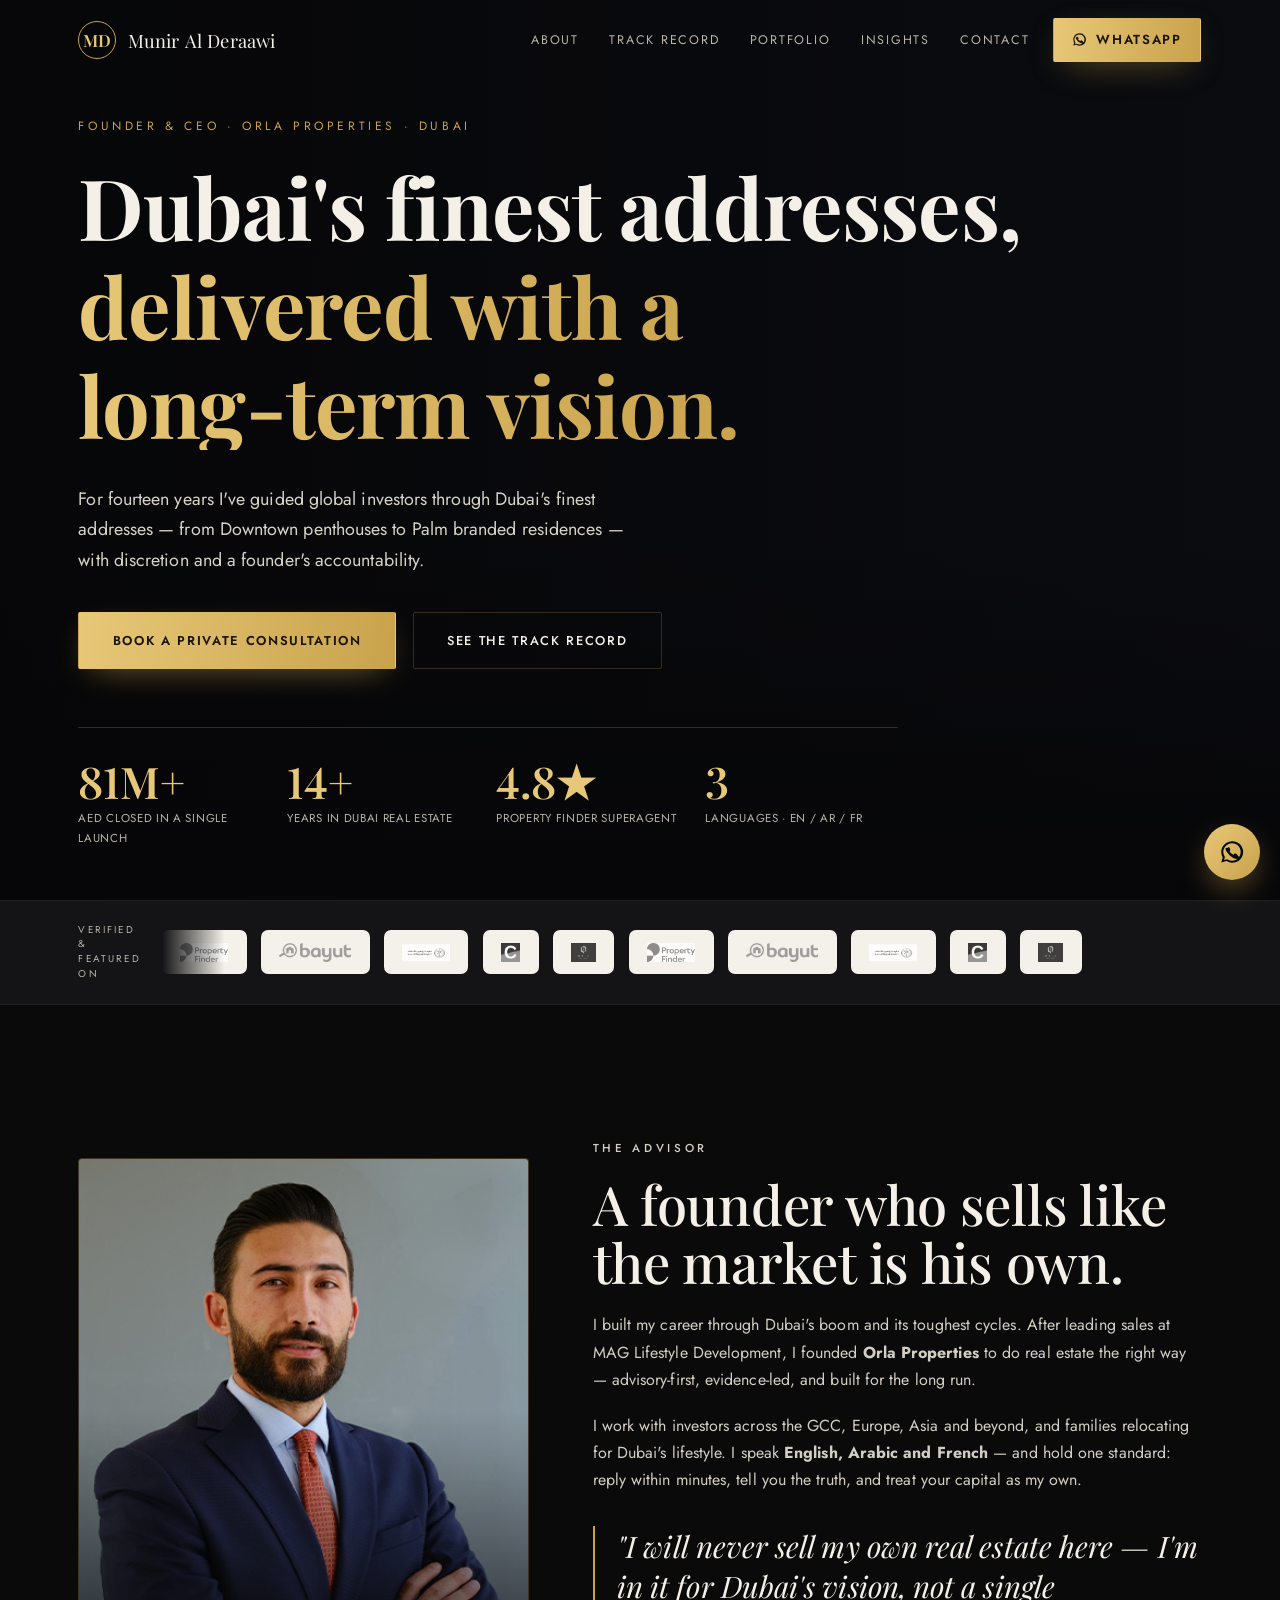
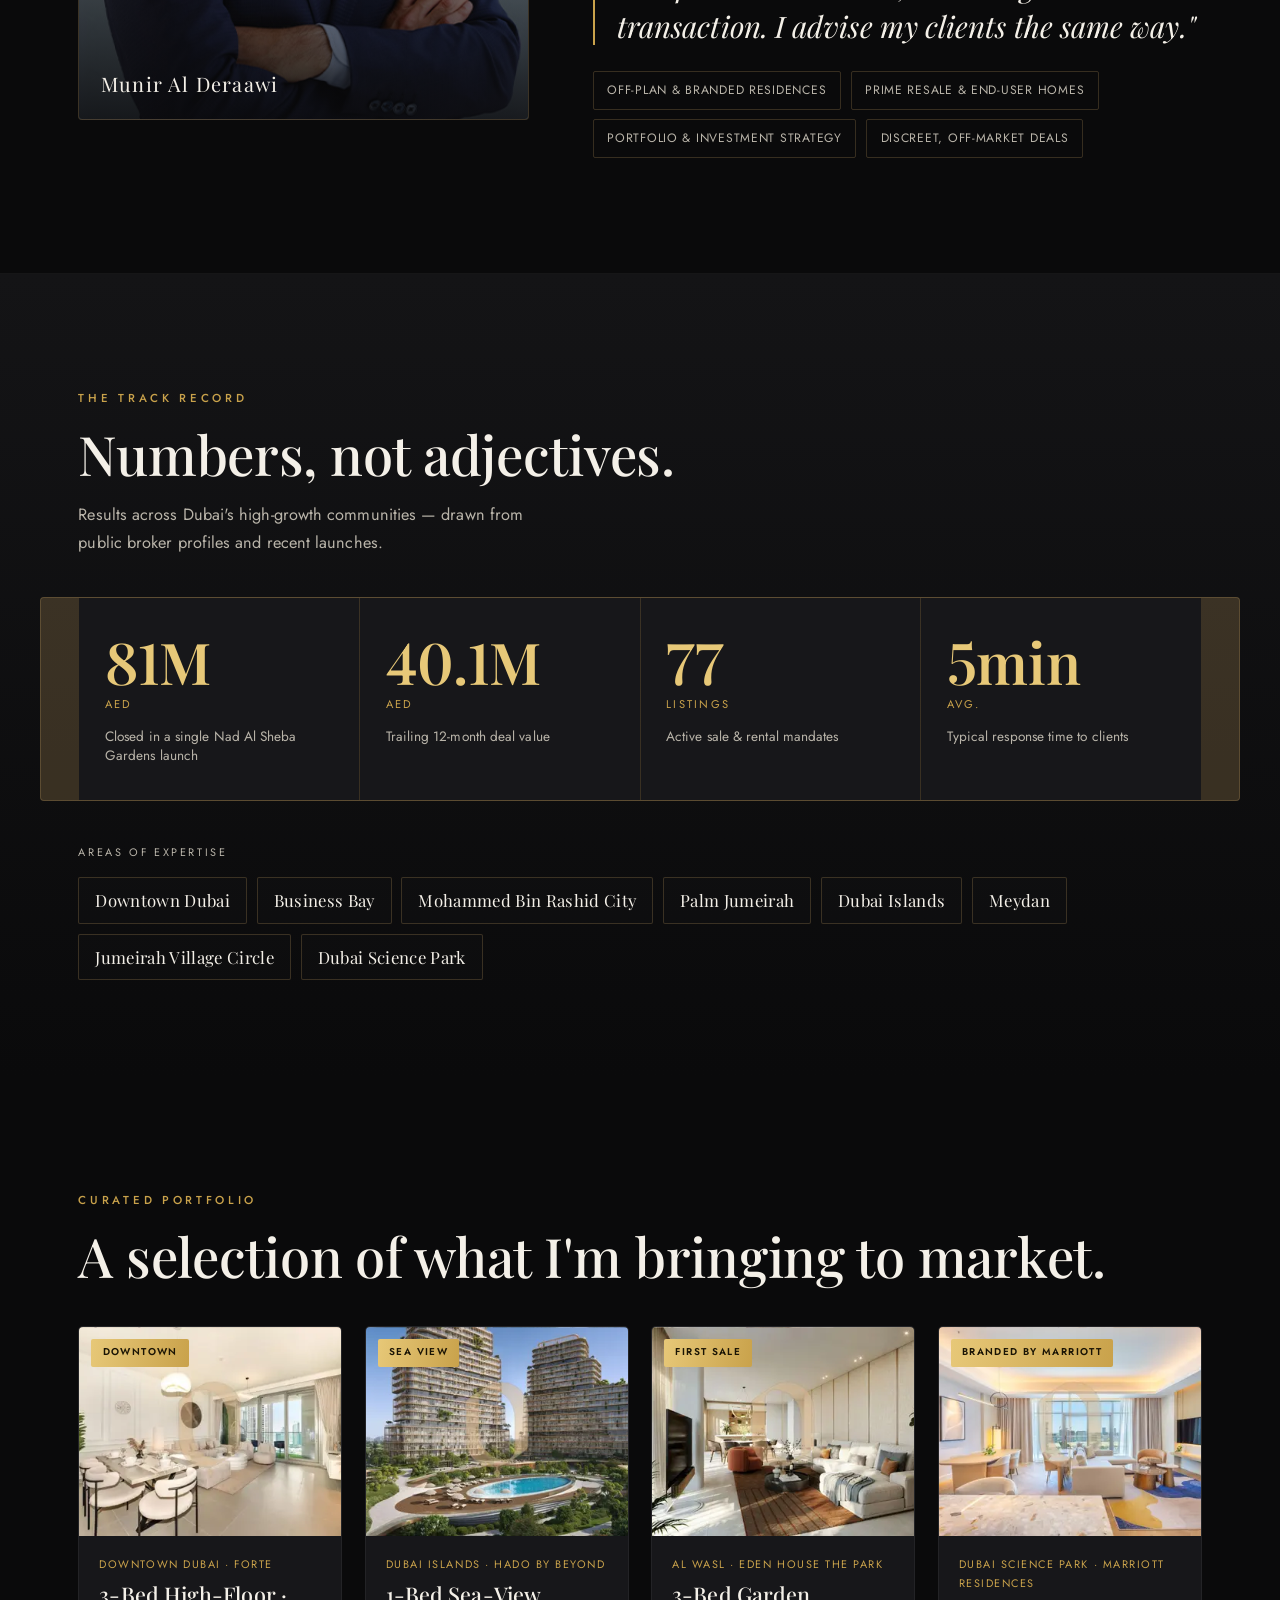
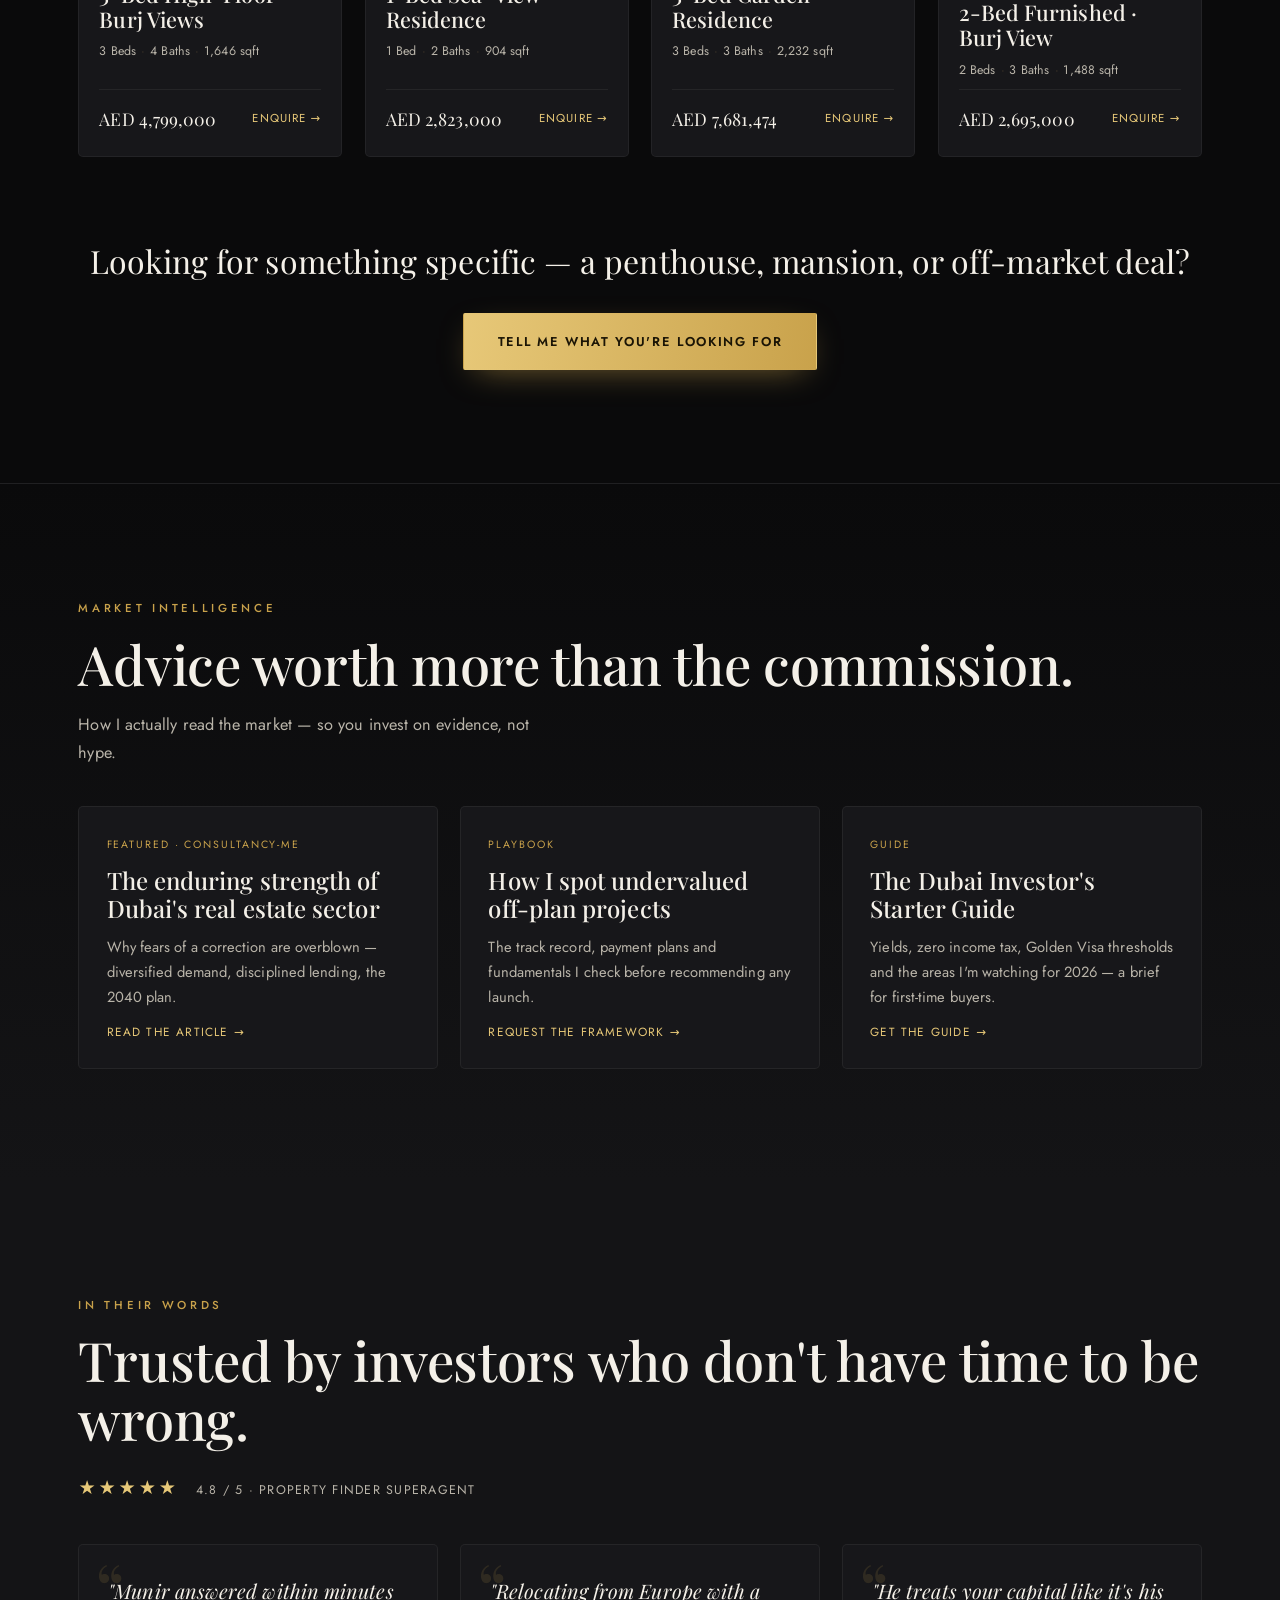
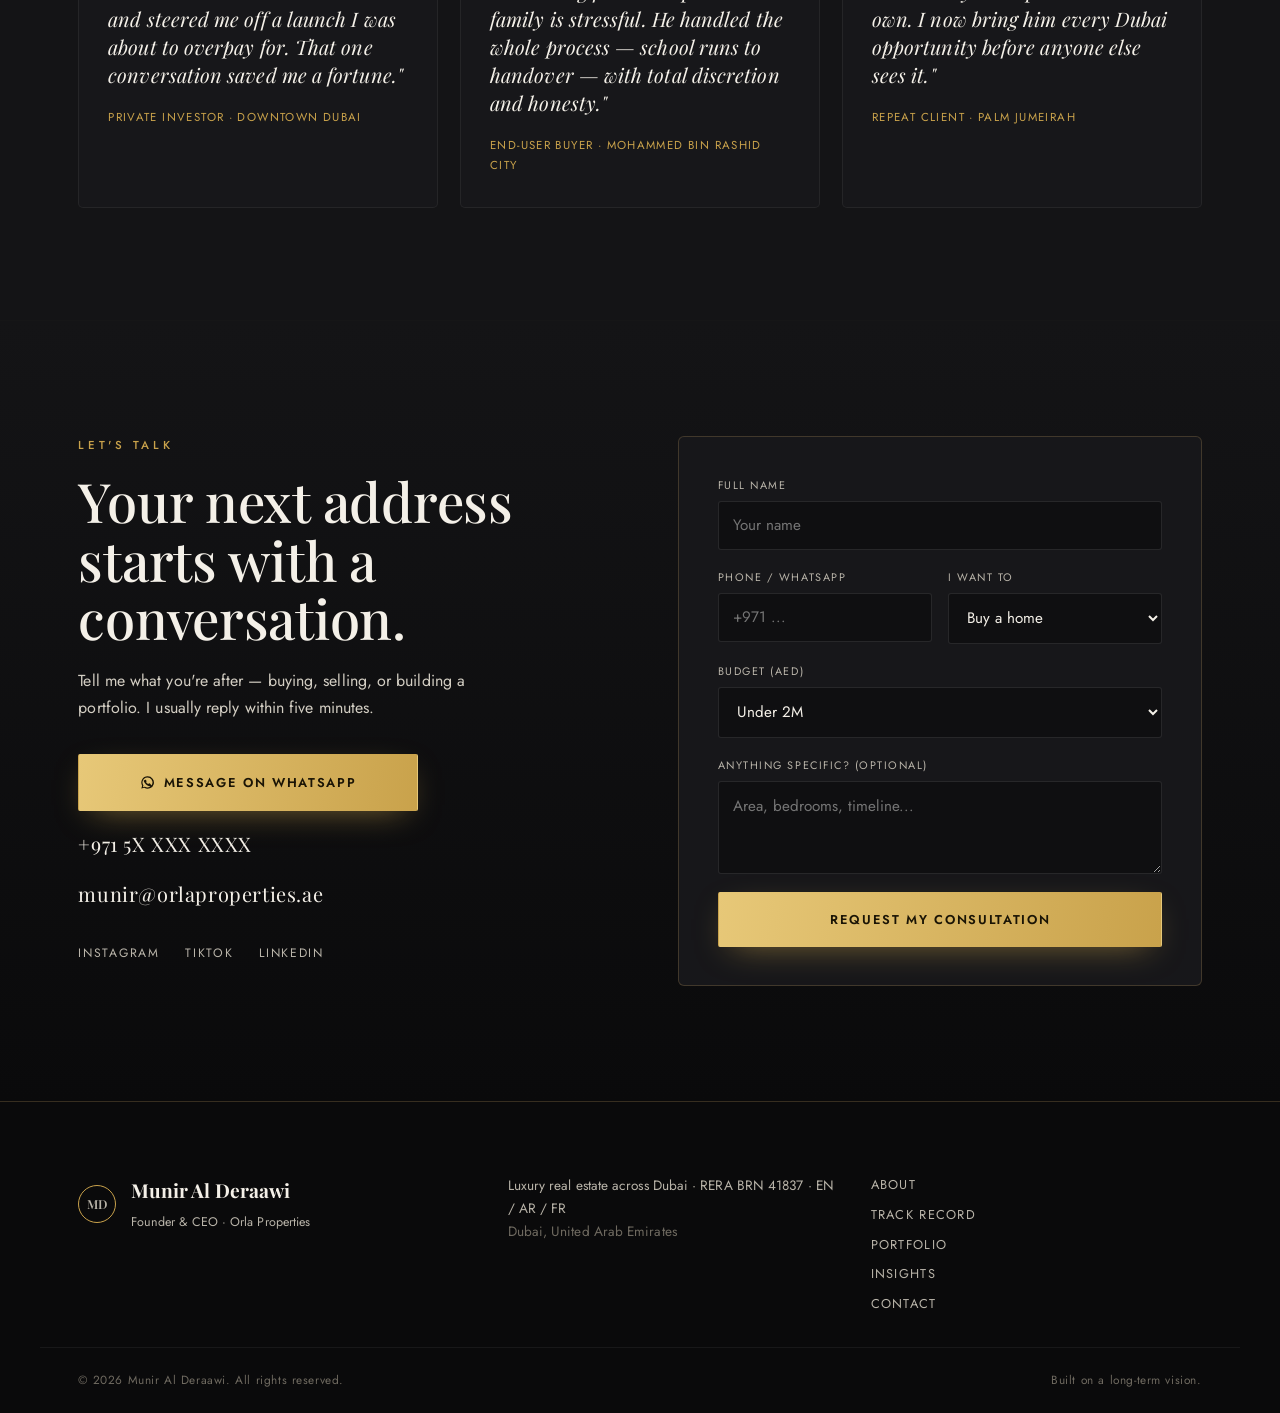
==== index.html @ f1cb7e99 "Munir Al Deraawi — luxury real estate personal-brand site Static single-page site (HTML/CSS/JS): qua" ====
<!DOCTYPE html>
<html lang="en">
<head>
  <meta charset="UTF-8" />
  <meta name="viewport" content="width=device-width, initial-scale=1.0" />
  <title>Munir Al Deraawi — Luxury Real Estate, Dubai | Founder &amp; CEO, Orla Properties</title>
  <meta name="description" content="Munir Al Deraawi — Founder &amp; CEO of Orla Properties. 14+ years selling Dubai's finest homes, penthouses and branded residences to global investors. Book a private consultation." />
  <meta name="theme-color" content="#0a0a0a" />

  <!-- Open Graph -->
  <meta property="og:type" content="website" />
  <meta property="og:title" content="Munir Al Deraawi — Luxury Real Estate, Dubai" />
  <meta property="og:description" content="Founder &amp; CEO, Orla Properties. Dubai luxury real estate, built on a long-term vision." />
  <meta property="og:image" content="https://images.unsplash.com/photo-1512453979798-5ea266f8880c?auto=format&fit=crop&w=1200&q=80" />

  <link rel="preconnect" href="https://fonts.googleapis.com" />
  <link rel="preconnect" href="https://fonts.gstatic.com" crossorigin />
  <link href="https://fonts.googleapis.com/css2?family=Playfair+Display:ital,wght@0,400;0,500;0,600;0,700;1,400;1,500&family=Jost:wght@300;400;500;600&display=swap" rel="stylesheet" />
  <link rel="stylesheet" href="styles.css" />

  <!-- Person / RealEstateAgent structured data -->
  <script type="application/ld+json">
  {
    "@context": "https://schema.org",
    "@type": "RealEstateAgent",
    "name": "Munir Al Deraawi",
    "jobTitle": "Founder & CEO, Orla Properties",
    "areaServed": "Dubai, United Arab Emirates",
    "knowsLanguage": ["English", "Arabic", "French"],
    "url": "https://munirderaawi.com",
    "sameAs": [
      "https://www.instagram.com/munirderaawi/",
      "https://www.tiktok.com/@muniralderaawi",
      "https://www.linkedin.com/in/munir-al-deraawi-222149b0/"
    ]
  }
  </script>
</head>
<body>
  <div class="progress" id="progress" aria-hidden="true"></div>

  <!-- ============ NAV ============ -->
  <header class="nav" id="nav">
    <div class="nav__inner">
      <a href="#top" class="nav__brand">
        <span class="nav__monogram">MD</span>
        <span class="nav__name">Munir&nbsp;Al&nbsp;Deraawi</span>
      </a>
      <nav class="nav__links" aria-label="Primary">
        <a href="#about">About</a>
        <a href="#record">Track Record</a>
        <a href="#listings">Portfolio</a>
        <a href="#insights">Insights</a>
        <a href="#contact">Contact</a>
      </nav>
      <a class="btn btn--gold nav__cta" href="https://wa.me/9715XXXXXXXX" target="_blank" rel="noopener">
        <span class="btn__wa"></span> WhatsApp
      </a>
      <button class="nav__burger" id="burger" aria-label="Menu" aria-expanded="false">
        <span></span><span></span><span></span>
      </button>
    </div>
    <div class="mobile-menu" id="mobileMenu">
      <a href="#about">About</a>
      <a href="#record">Track Record</a>
      <a href="#listings">Portfolio</a>
      <a href="#insights">Insights</a>
      <a href="#contact">Contact</a>
      <a class="btn btn--gold" href="https://wa.me/9715XXXXXXXX" target="_blank" rel="noopener">Message on WhatsApp</a>
    </div>
  </header>

  <!-- ============ HERO ============ -->
  <section class="hero" id="top">
    <div class="hero__media" aria-hidden="true"></div>
    <div class="hero__scrim"></div>
    <div class="hero__content">
      <p class="hero__eyebrow reveal">Founder &amp; CEO · Orla Properties · Dubai</p>
      <h1 class="hero__title reveal">
        <span class="line"><span>Dubai's finest addresses,</span></span>
        <span class="line"><span class="gold-text">delivered with a</span></span>
        <span class="line"><span class="gold-text">long-term vision.</span></span>
      </h1>
      <p class="hero__lead reveal">
        For fourteen years I've guided global investors through Dubai's finest addresses — from Downtown
        penthouses to Palm branded residences — with discretion and a founder's accountability.
      </p>
      <div class="hero__actions reveal">
        <a class="btn btn--gold btn--lg" href="#contact">Book a Private Consultation</a>
        <a class="btn btn--ghost btn--lg" href="#record">See the Track Record</a>
      </div>

      <div class="hero__metrics reveal">
        <div class="metric">
          <span class="metric__num" data-count="81" data-suffix="M+">81M+</span>
          <span class="metric__label">AED closed in a single launch</span>
        </div>
        <div class="metric">
          <span class="metric__num" data-count="14" data-suffix="+">14+</span>
          <span class="metric__label">Years in Dubai real estate</span>
        </div>
        <div class="metric">
          <span class="metric__num" data-count="4.8" data-suffix="★" data-decimals="1">4.8★</span>
          <span class="metric__label">Property Finder SuperAgent</span>
        </div>
        <div class="metric">
          <span class="metric__num" data-count="3" data-suffix="">3</span>
          <span class="metric__label">Languages · EN / AR / FR</span>
        </div>
      </div>
    </div>
  </section>

  <!-- ============ LOGO TICKER ============ -->
  <section class="ticker" aria-label="Verified and featured on">
    <div class="ticker__inner">
      <span class="ticker__label">Verified &amp; featured on</span>
      <div class="ticker__viewport">
        <div class="ticker__track">
          <span class="ticker__logo"><img src="assets/logos/propertyfinder.jpg" alt="Property Finder" /></span>
          <span class="ticker__logo"><img src="assets/logos/bayut.png" alt="Bayut" /></span>
          <span class="ticker__logo"><img src="assets/logos/dld.png" alt="Dubai Land Department" /></span>
          <span class="ticker__logo"><img src="assets/logos/consultancy.png" alt="Consultancy-ME" /></span>
          <span class="ticker__logo"><img src="assets/logos/orla.jpg" alt="Orla Properties" /></span>
          <span class="ticker__logo" aria-hidden="true"><img src="assets/logos/propertyfinder.jpg" alt="" /></span>
          <span class="ticker__logo" aria-hidden="true"><img src="assets/logos/bayut.png" alt="" /></span>
          <span class="ticker__logo" aria-hidden="true"><img src="assets/logos/dld.png" alt="" /></span>
          <span class="ticker__logo" aria-hidden="true"><img src="assets/logos/consultancy.png" alt="" /></span>
          <span class="ticker__logo" aria-hidden="true"><img src="assets/logos/orla.jpg" alt="" /></span>
        </div>
      </div>
    </div>
  </section>

  <!-- ============ ABOUT ============ -->
  <section class="about" id="about">
    <div class="about__grid">
      <div class="about__portrait reveal">
        <div class="portrait">
          <img src="assets/article_1.jpg" alt="Munir Al Deraawi, Founder &amp; CEO of Orla Properties" class="portrait__img" loading="lazy" />
          <span class="portrait__cap">Munir Al Deraawi</span>
        </div>
      </div>
      <div class="about__body">
        <p class="sec-eyebrow reveal">The Advisor</p>
        <h2 class="sec-title reveal">A founder who sells like the market is his own.</h2>
        <p class="reveal">
          I built my career through Dubai's boom and its toughest cycles. After leading sales at MAG Lifestyle
          Development, I founded <strong>Orla Properties</strong> to do real estate the right way — advisory-first,
          evidence-led, and built for the long run.
        </p>
        <p class="reveal">
          I work with investors across the GCC, Europe, Asia and beyond, and families relocating for Dubai's
          lifestyle. I speak <strong>English, Arabic and French</strong> — and hold one standard: reply within
          minutes, tell you the truth, and treat your capital as my own.
        </p>
        <blockquote class="pullquote reveal">
          "I will never sell my own real estate here — I'm in it for Dubai's vision, not a single transaction.
          I advise my clients the same way."
        </blockquote>
        <ul class="about__pills reveal">
          <li>Off-plan &amp; branded residences</li>
          <li>Prime resale &amp; end-user homes</li>
          <li>Portfolio &amp; investment strategy</li>
          <li>Discreet, off-market deals</li>
        </ul>
      </div>
    </div>
  </section>

  <!-- ============ TRACK RECORD ============ -->
  <section class="record" id="record">
    <div class="record__head">
      <p class="sec-eyebrow reveal">The Track Record</p>
      <h2 class="sec-title reveal">Numbers, not adjectives.</h2>
      <p class="sec-sub reveal">Results across Dubai's high-growth communities — drawn from public broker profiles and recent launches.</p>
    </div>

    <div class="record__stats">
      <div class="stat reveal"><span class="stat__num" data-count="81" data-suffix="M">81M</span><span class="stat__unit">AED</span><span class="stat__label">Closed in a single Nad Al Sheba Gardens launch</span></div>
      <div class="stat reveal"><span class="stat__num" data-count="40.1" data-suffix="M" data-decimals="1">40.1M</span><span class="stat__unit">AED</span><span class="stat__label">Trailing 12-month deal value</span></div>
      <div class="stat reveal"><span class="stat__num" data-count="77" data-suffix="">77</span><span class="stat__unit">Listings</span><span class="stat__label">Active sale &amp; rental mandates</span></div>
      <div class="stat reveal"><span class="stat__num" data-count="5" data-suffix="min">5min</span><span class="stat__unit">Avg.</span><span class="stat__label">Typical response time to clients</span></div>
    </div>

    <div class="record__areas reveal">
      <span class="record__areas-label">Areas of expertise</span>
      <div class="chips">
        <span class="chip">Downtown Dubai</span>
        <span class="chip">Business Bay</span>
        <span class="chip">Mohammed Bin Rashid City</span>
        <span class="chip">Palm Jumeirah</span>
        <span class="chip">Dubai Islands</span>
        <span class="chip">Meydan</span>
        <span class="chip">Jumeirah Village Circle</span>
        <span class="chip">Dubai Science Park</span>
      </div>
    </div>
  </section>

  <!-- ============ FEATURED LISTINGS ============ -->
  <section class="listings" id="listings">
    <div class="listings__head">
      <p class="sec-eyebrow reveal">Curated Portfolio</p>
      <h2 class="sec-title reveal">A selection of what I'm bringing to market.</h2>
    </div>
    <div class="listings__grid">

      <article class="card reveal">
        <div class="card__img" style="--img:url('assets/listing_forte.webp')">
          <span class="card__tag">Downtown</span>
        </div>
        <div class="card__body">
          <span class="card__loc">Downtown Dubai · Forte</span>
          <h3 class="card__title">3-Bed High-Floor · Burj Views</h3>
          <div class="card__meta"><span>3 Beds</span><span>4 Baths</span><span>1,646 sqft</span></div>
          <div class="card__foot"><span class="card__price">AED 4,799,000</span><a class="card__link" href="#contact">Enquire →</a></div>
        </div>
      </article>

      <article class="card reveal">
        <div class="card__img" style="--img:url('assets/listing_hado.webp')">
          <span class="card__tag">Sea View</span>
        </div>
        <div class="card__body">
          <span class="card__loc">Dubai Islands · Hado by Beyond</span>
          <h3 class="card__title">1-Bed Sea-View Residence</h3>
          <div class="card__meta"><span>1 Bed</span><span>2 Baths</span><span>904 sqft</span></div>
          <div class="card__foot"><span class="card__price">AED 2,823,000</span><a class="card__link" href="#contact">Enquire →</a></div>
        </div>
      </article>

      <article class="card reveal">
        <div class="card__img" style="--img:url('assets/listing_eden.webp')">
          <span class="card__tag">First Sale</span>
        </div>
        <div class="card__body">
          <span class="card__loc">Al Wasl · Eden House The Park</span>
          <h3 class="card__title">3-Bed Garden Residence</h3>
          <div class="card__meta"><span>3 Beds</span><span>3 Baths</span><span>2,232 sqft</span></div>
          <div class="card__foot"><span class="card__price">AED 7,681,474</span><a class="card__link" href="#contact">Enquire →</a></div>
        </div>
      </article>

      <article class="card reveal">
        <div class="card__img" style="--img:url('assets/listing_marriott.webp')">
          <span class="card__tag">Branded by Marriott</span>
        </div>
        <div class="card__body">
          <span class="card__loc">Dubai Science Park · Marriott Residences</span>
          <h3 class="card__title">2-Bed Furnished · Burj View</h3>
          <div class="card__meta"><span>2 Beds</span><span>3 Baths</span><span>1,488 sqft</span></div>
          <div class="card__foot"><span class="card__price">AED 2,695,000</span><a class="card__link" href="#contact">Enquire →</a></div>
        </div>
      </article>

    </div>
    <div class="listings__cta reveal">
      <p>Looking for something specific — a penthouse, mansion, or off-market deal?</p>
      <a class="btn btn--gold btn--lg" href="#contact">Tell me what you're looking for</a>
    </div>
  </section>

  <!-- ============ INSIGHTS ============ -->
  <section class="insights" id="insights">
    <div class="insights__head">
      <p class="sec-eyebrow reveal">Market Intelligence</p>
      <h2 class="sec-title reveal">Advice worth more than the commission.</h2>
      <p class="sec-sub reveal">How I actually read the market — so you invest on evidence, not hype.</p>
    </div>
    <div class="insights__grid">
      <a class="insight reveal" href="https://www.consultancy-me.com/news/11132/munir-al-deraawi-on-the-enduring-strength-of-dubais-real-estate-sector" target="_blank" rel="noopener">
        <span class="insight__kicker">Featured · Consultancy-ME</span>
        <h3>The enduring strength of Dubai's real estate sector</h3>
        <p>Why fears of a correction are overblown — diversified demand, disciplined lending, the 2040 plan.</p>
        <span class="insight__more">Read the article →</span>
      </a>
      <a class="insight reveal" href="#contact">
        <span class="insight__kicker">Playbook</span>
        <h3>How I spot undervalued off-plan projects</h3>
        <p>The track record, payment plans and fundamentals I check before recommending any launch.</p>
        <span class="insight__more">Request the framework →</span>
      </a>
      <a class="insight reveal" href="#contact">
        <span class="insight__kicker">Guide</span>
        <h3>The Dubai Investor's Starter Guide</h3>
        <p>Yields, zero income tax, Golden Visa thresholds and the areas I'm watching for 2026 — a brief for first-time buyers.</p>
        <span class="insight__more">Get the guide →</span>
      </a>
    </div>
  </section>

  <!-- ============ TESTIMONIALS ============ -->
  <section class="quotes">
    <div class="quotes__head">
      <p class="sec-eyebrow reveal">In Their Words</p>
      <h2 class="sec-title reveal">Trusted by investors who don't have time to be wrong.</h2>
      <p class="quotes__rating reveal">★★★★★ <span>4.8 / 5 · Property Finder SuperAgent</span></p>
    </div>
    <div class="quotes__grid">
      <!-- REPLACE with verified client reviews before publishing -->
      <figure class="quote reveal">
        <blockquote>"Munir answered within minutes and steered me off a launch I was about to overpay for. That one conversation saved me a fortune."</blockquote>
        <figcaption>Private Investor · Downtown Dubai</figcaption>
      </figure>
      <figure class="quote reveal">
        <blockquote>"Relocating from Europe with a family is stressful. He handled the whole process — school runs to handover — with total discretion and honesty."</blockquote>
        <figcaption>End-User Buyer · Mohammed Bin Rashid City</figcaption>
      </figure>
      <figure class="quote reveal">
        <blockquote>"He treats your capital like it's his own. I now bring him every Dubai opportunity before anyone else sees it."</blockquote>
        <figcaption>Repeat Client · Palm Jumeirah</figcaption>
      </figure>
    </div>
  </section>

  <!-- ============ CONTACT ============ -->
  <section class="contact" id="contact">
    <div class="contact__grid">
      <div class="contact__intro reveal">
        <p class="sec-eyebrow">Let's Talk</p>
        <h2 class="sec-title">Your next address starts with a conversation.</h2>
        <p class="contact__lead">
          Tell me what you're after — buying, selling, or building a portfolio. I usually reply within five minutes.
        </p>
        <div class="contact__direct">
          <a class="btn btn--gold btn--lg btn--wide" href="https://wa.me/9715XXXXXXXX" target="_blank" rel="noopener">
            <span class="btn__wa"></span> Message on WhatsApp
          </a>
          <a class="contact__line" href="tel:+9715XXXXXXXX">+971 5X XXX XXXX</a>
          <a class="contact__line" href="mailto:munir@orlaproperties.ae">munir@orlaproperties.ae</a>
        </div>
        <div class="contact__socials">
          <a href="https://www.instagram.com/munirderaawi/" target="_blank" rel="noopener">Instagram</a>
          <a href="https://www.tiktok.com/@muniralderaawi" target="_blank" rel="noopener">TikTok</a>
          <a href="https://www.linkedin.com/in/munir-al-deraawi-222149b0/" target="_blank" rel="noopener">LinkedIn</a>
        </div>
      </div>

      <form class="contact__form reveal" id="leadForm" novalidate>
        <div class="field">
          <label for="name">Full name</label>
          <input id="name" name="name" type="text" autocomplete="name" required placeholder="Your name" />
        </div>
        <div class="field field--split">
          <div>
            <label for="phone">Phone / WhatsApp</label>
            <input id="phone" name="phone" type="tel" autocomplete="tel" required placeholder="+971 ..." />
          </div>
          <div>
            <label for="intent">I want to</label>
            <select id="intent" name="intent">
              <option>Buy a home</option>
              <option>Invest / off-plan</option>
              <option>Sell my property</option>
              <option>Build a portfolio</option>
            </select>
          </div>
        </div>
        <div class="field">
          <label for="budget">Budget (AED)</label>
          <select id="budget" name="budget">
            <option>Under 2M</option>
            <option>2M – 5M</option>
            <option>5M – 15M</option>
            <option>15M – 50M</option>
            <option>50M+</option>
          </select>
        </div>
        <div class="field">
          <label for="message">Anything specific? (optional)</label>
          <textarea id="message" name="message" rows="3" placeholder="Area, bedrooms, timeline..."></textarea>
        </div>
        <button type="submit" class="btn btn--gold btn--lg btn--wide">Request My Consultation</button>
        <p class="form__note" id="formNote" hidden>Thank you — I'll be in touch within minutes. For an instant reply, message me on WhatsApp.</p>
      </form>
    </div>
  </section>

  <!-- ============ FOOTER ============ -->
  <footer class="footer">
    <div class="footer__inner">
      <div class="footer__brand">
        <span class="nav__monogram">MD</span>
        <div>
          <strong>Munir Al Deraawi</strong>
          <span>Founder &amp; CEO · Orla Properties</span>
        </div>
      </div>
      <p class="footer__meta">
        Luxury real estate across Dubai · RERA BRN 41837 · EN / AR / FR<br />
        <span class="footer__dim">Dubai, United Arab Emirates</span>
      </p>
      <div class="footer__links">
        <a href="#about">About</a>
        <a href="#record">Track Record</a>
        <a href="#listings">Portfolio</a>
        <a href="#insights">Insights</a>
        <a href="#contact">Contact</a>
      </div>
    </div>
    <div class="footer__base">
      <span>© <span id="year"></span> Munir Al Deraawi. All rights reserved.</span>
      <span class="footer__dim">Built on a long-term vision.</span>
    </div>
  </footer>

  <!-- Floating WhatsApp -->
  <a class="fab-wa" href="https://wa.me/9715XXXXXXXX" target="_blank" rel="noopener" aria-label="WhatsApp Munir">
    <span class="btn__wa btn__wa--lg"></span>
  </a>

  <script src="script.js"></script>
</body>
</html>
---- styles.css ----
/* ============================================================
   Munir Al Deraawi — Luxury Real Estate, Dubai
   Design system: near-black + warm ivory + single gold accent
   ============================================================ */

:root {
  --black: #0a0a0b;
  --ink: #141416;
  --panel: #17171a;
  --ivory: #f4f0e8;
  --ivory-dim: #b9b4a9;
  --line: rgba(212, 175, 105, 0.22);
  --gold: #c9a24b;
  --gold-2: #e7c878;
  --gold-soft: rgba(201, 162, 75, 0.14);
  --serif: "Playfair Display", Georgia, "Times New Roman", serif;
  --sans: "Jost", system-ui, -apple-system, sans-serif;
  --maxw: 1200px;
  --ease: cubic-bezier(0.16, 1, 0.3, 1);
  --ease-inout: cubic-bezier(0.76, 0, 0.24, 1);
}

* { box-sizing: border-box; margin: 0; padding: 0; }

html { scroll-behavior: smooth; overflow-x: hidden; }

body {
  background: var(--black);
  color: var(--ivory);
  font-family: var(--sans);
  font-weight: 400;
  line-height: 1.7;
  letter-spacing: 0.005em;
  -webkit-font-smoothing: antialiased;
  text-rendering: optimizeLegibility;
  overflow-x: clip;
}

img { max-width: 100%; display: block; }
a { color: inherit; text-decoration: none; }

/* ---------- shared ---------- */
.gold-text {
  background: linear-gradient(100deg, var(--gold-2), var(--gold) 60%, #a67c2e);
  -webkit-background-clip: text; background-clip: text;
  -webkit-text-fill-color: transparent; color: transparent;
}

.sec-eyebrow {
  font-family: var(--sans);
  font-size: 0.72rem; font-weight: 500;
  letter-spacing: 0.32em; text-transform: uppercase;
  color: var(--gold);
  margin-bottom: 1rem;
}
.sec-title {
  font-family: var(--serif);
  font-weight: 500;
  font-size: clamp(2rem, 4.4vw, 3.4rem);
  line-height: 1.08;
  letter-spacing: -0.01em;
  color: var(--ivory);
}
.sec-sub {
  color: var(--ivory-dim);
  max-width: 46ch;
  margin-top: 1.1rem;
  font-size: 1.02rem;
}

section { position: relative; }

/* ---------- buttons ---------- */
.btn {
  --pad: 0.85rem 1.6rem;
  display: inline-flex; align-items: center; gap: 0.55rem;
  padding: var(--pad);
  font-family: var(--sans); font-size: 0.82rem; font-weight: 500;
  letter-spacing: 0.13em; text-transform: uppercase;
  border-radius: 2px; cursor: pointer;
  transition: transform 0.4s var(--ease), background 0.4s var(--ease), color 0.4s var(--ease), border-color 0.4s var(--ease);
  border: 1px solid transparent; white-space: nowrap;
}
.btn--lg { --pad: 1.05rem 2.1rem; font-size: 0.8rem; }
.btn--wide { width: 100%; justify-content: center; }
.btn--gold {
  background: linear-gradient(100deg, var(--gold-2), var(--gold));
  color: #1a1405; font-weight: 600;
  box-shadow: 0 10px 34px -14px rgba(201,162,75,0.7);
}
.btn--gold:hover { transform: translateY(-3px); box-shadow: 0 18px 40px -14px rgba(201,162,75,0.85); }
.btn--ghost { border-color: var(--line); color: var(--ivory); background: transparent; }
.btn--ghost:hover { border-color: var(--gold); color: var(--gold-2); transform: translateY(-3px); }

.btn__wa {
  width: 15px; height: 15px; display: inline-block;
  background: currentColor;
  -webkit-mask: center/contain no-repeat; mask: center/contain no-repeat;
  -webkit-mask-image: url("data:image/svg+xml,%3Csvg xmlns='http://www.w3.org/2000/svg' viewBox='0 0 24 24'%3E%3Cpath d='M12 2a10 10 0 0 0-8.6 15l-1.3 4.7 4.8-1.3A10 10 0 1 0 12 2zm0 18a8 8 0 0 1-4.1-1.1l-.3-.2-2.9.8.8-2.8-.2-.3A8 8 0 1 1 12 20zm4.4-6c-.2-.1-1.4-.7-1.6-.8s-.4-.1-.5.1-.6.8-.8 1-.3.2-.5.1a6.5 6.5 0 0 1-3.2-2.8c-.2-.4.2-.4.6-1.2.1-.2 0-.3 0-.5s-.5-1.3-.7-1.8-.4-.4-.5-.4h-.5a1 1 0 0 0-.7.3A3 3 0 0 0 6 8.6c0 1.8 1.3 3.5 1.5 3.7s2.6 4 6.3 5.4c2.3.9 2.3.6 2.7.6s1.4-.6 1.6-1.1.2-1 .1-1.1-.3-.2-.5-.3z'/%3E%3C/svg%3E");
  mask-image: url("data:image/svg+xml,%3Csvg xmlns='http://www.w3.org/2000/svg' viewBox='0 0 24 24'%3E%3Cpath d='M12 2a10 10 0 0 0-8.6 15l-1.3 4.7 4.8-1.3A10 10 0 1 0 12 2zm0 18a8 8 0 0 1-4.1-1.1l-.3-.2-2.9.8.8-2.8-.2-.3A8 8 0 1 1 12 20zm4.4-6c-.2-.1-1.4-.7-1.6-.8s-.4-.1-.5.1-.6.8-.8 1-.3.2-.5.1a6.5 6.5 0 0 1-3.2-2.8c-.2-.4.2-.4.6-1.2.1-.2 0-.3 0-.5s-.5-1.3-.7-1.8-.4-.4-.5-.4h-.5a1 1 0 0 0-.7.3A3 3 0 0 0 6 8.6c0 1.8 1.3 3.5 1.5 3.7s2.6 4 6.3 5.4c2.3.9 2.3.6 2.7.6s1.4-.6 1.6-1.1.2-1 .1-1.1-.3-.2-.5-.3z'/%3E%3C/svg%3E");
}
.btn__wa--lg { width: 26px; height: 26px; }

/* ---------- reveal animation ---------- */
.reveal { opacity: 0; transform: translateY(30px); transition: opacity 1.05s var(--ease), transform 1.05s var(--ease); }
.reveal.in { opacity: 1; transform: none; }
@media (prefers-reduced-motion: reduce) { .reveal { opacity: 1; transform: none; transition: none; } html { scroll-behavior: auto; } }

/* ============================================================
   NAV
   ============================================================ */
.nav {
  position: fixed; top: 0; left: 0; right: 0; z-index: 60;
  transition: transform 0.6s var(--ease), background 0.5s var(--ease), border-color 0.5s var(--ease), backdrop-filter 0.5s;
  border-bottom: 1px solid transparent;
}
.nav.scrolled {
  background: rgba(10,10,11,0.82);
  backdrop-filter: saturate(140%) blur(14px);
  border-bottom-color: var(--line);
}
.nav__inner {
  max-width: var(--maxw); margin: 0 auto;
  display: flex; align-items: center; gap: 1.5rem;
  padding: 1.15rem clamp(1.1rem, 4vw, 2.4rem);
}
.nav__brand { display: flex; align-items: center; gap: 0.7rem; margin-right: auto; }
.nav__monogram {
  display: grid; place-items: center;
  width: 38px; height: 38px; border-radius: 50%;
  border: 1px solid var(--gold);
  font-family: var(--serif); font-weight: 600; font-size: 1.05rem;
  color: var(--gold-2); letter-spacing: 0.02em;
}
.nav__name { font-family: var(--serif); font-size: 1.15rem; letter-spacing: 0.04em; color: var(--ivory); }
.nav__links { display: flex; gap: 1.9rem; }
.nav__links a {
  font-size: 0.78rem; letter-spacing: 0.14em; text-transform: uppercase;
  color: var(--ivory-dim); transition: color 0.3s;
}
.nav__links a:hover { color: var(--gold-2); }
.nav__cta { padding: 0.6rem 1.15rem; }
.nav__burger { display: none; flex-direction: column; gap: 5px; background: none; border: 0; cursor: pointer; padding: 6px; }
.nav__burger span { width: 24px; height: 2px; background: var(--ivory); transition: 0.3s; }

.mobile-menu {
  display: none; flex-direction: column; gap: 0.4rem;
  padding: 1rem clamp(1.1rem, 4vw, 2.4rem) 1.6rem;
  background: rgba(10,10,11,0.97); border-bottom: 1px solid var(--line);
}
.mobile-menu a { padding: 0.7rem 0; font-size: 0.9rem; letter-spacing: 0.08em; text-transform: uppercase; color: var(--ivory-dim); border-bottom: 1px solid rgba(255,255,255,0.05); }
.mobile-menu .btn { margin-top: 0.8rem; }
.mobile-menu.open { display: flex; }

/* ============================================================
   HERO
   ============================================================ */
.hero { min-height: 100svh; display: flex; align-items: center; overflow: hidden; }
.hero__media {
  position: absolute; inset: 0;
  background-color: #0d0f14;
  background-image: url("https://images.unsplash.com/photo-1512453979798-5ea266f8880c?auto=format&fit=crop&w=2000&q=80");
  background-size: cover; background-position: center;
  transform: scale(1.08); animation: kenburns 22s ease-out infinite alternate;
}
@keyframes kenburns { to { transform: scale(1.18) translateY(-1.5%); } }
.hero__scrim {
  position: absolute; inset: 0;
  background:
    linear-gradient(90deg, rgba(6,6,8,0.94) 0%, rgba(6,6,8,0.72) 42%, rgba(6,6,8,0.35) 100%),
    linear-gradient(0deg, rgba(6,6,8,0.95) 2%, rgba(6,6,8,0) 40%);
}
.hero__content {
  position: relative; z-index: 2;
  max-width: var(--maxw); width: 100%;
  margin: 0 auto; padding: 7rem clamp(1.1rem, 4vw, 2.4rem) 3rem;
}
.hero__eyebrow {
  font-size: 0.75rem; letter-spacing: 0.3em; text-transform: uppercase;
  color: var(--gold); margin-bottom: 1.5rem;
}
.hero__title {
  font-family: var(--serif); font-weight: 700;
  font-size: clamp(2.4rem, 6.6vw, 5.3rem); line-height: 1.09;
  letter-spacing: -0.01em; max-width: none;
}
.hero__lead { margin-top: 1.7rem; max-width: 52ch; color: #d8d3c8; font-size: clamp(1rem, 1.4vw, 1.18rem); }
.hero__actions { display: flex; flex-wrap: wrap; gap: 1rem; margin-top: 2.3rem; }

.hero__metrics {
  display: grid; grid-template-columns: repeat(4, 1fr);
  gap: 1rem; margin-top: 3.6rem;
  border-top: 1px solid var(--line); padding-top: 2rem; max-width: 820px;
}
.metric { display: flex; flex-direction: column; gap: 0.35rem; }
.metric__num { font-family: var(--serif); font-size: clamp(1.9rem, 3.4vw, 2.9rem); font-weight: 600; color: var(--gold-2); line-height: 1; }
.metric__label { font-size: 0.72rem; letter-spacing: 0.06em; color: var(--ivory-dim); text-transform: uppercase; }

.hero__scroll { position: absolute; bottom: 26px; left: 50%; transform: translateX(-50%); z-index: 2; }
.hero__scroll span { display: block; width: 22px; height: 36px; border: 1px solid var(--line); border-radius: 12px; position: relative; }
.hero__scroll span::after { content: ""; position: absolute; top: 7px; left: 50%; width: 3px; height: 7px; border-radius: 2px; background: var(--gold); transform: translateX(-50%); animation: scrolldot 1.7s ease-in-out infinite; }
@keyframes scrolldot { 0%{opacity:0;transform:translate(-50%,0)} 40%{opacity:1} 80%{opacity:0;transform:translate(-50%,12px)} }

/* ============================================================
   LOGO TICKER (verified & featured on)
   ============================================================ */
.ticker { background: var(--ink); border-top: 1px solid rgba(255,255,255,0.05); border-bottom: 1px solid rgba(255,255,255,0.05); }
.ticker__inner { max-width: var(--maxw); margin: 0 auto; padding: 1.35rem clamp(1.1rem, 4vw, 2.4rem); display: flex; align-items: center; gap: clamp(1rem, 3vw, 2.4rem); }
.ticker__label { flex: none; width: 7.5ch; font-size: 0.62rem; letter-spacing: 0.22em; text-transform: uppercase; color: var(--ivory-dim); line-height: 1.5; }
.ticker__viewport {
  position: relative; flex: 1; overflow: hidden;
  -webkit-mask: linear-gradient(90deg, transparent, #000 6%, #000 94%, transparent);
  mask: linear-gradient(90deg, transparent, #000 6%, #000 94%, transparent);
}
.ticker__track { display: flex; align-items: center; width: max-content; animation: tickerscroll 32s linear infinite; }
.ticker__viewport:hover .ticker__track { animation-play-state: paused; }
@keyframes tickerscroll { from { transform: translateX(0); } to { transform: translateX(-50%); } }
.ticker__logo {
  flex: none; height: 44px; margin-right: 0.9rem; padding: 0 1.15rem;
  display: flex; align-items: center; justify-content: center;
  background: #f4f1ea; border-radius: 7px;
}
.ticker__logo img { height: 19px; width: auto; max-width: 130px; object-fit: contain; filter: grayscale(1) contrast(1.02); opacity: 0.85; }
@media (prefers-reduced-motion: reduce) { .ticker__track { animation: none; } }
@media (max-width: 620px) {
  .ticker__inner { flex-direction: column; align-items: flex-start; gap: 0.9rem; }
  .ticker__label { width: auto; }
  .ticker__viewport { width: 100%; }
}

/* ============================================================
   ABOUT
   ============================================================ */
.about { max-width: var(--maxw); margin: 0 auto; padding: clamp(4.5rem, 9vw, 8rem) clamp(1.1rem, 4vw, 2.4rem); }
.about__grid { display: grid; grid-template-columns: 0.85fr 1.15fr; gap: clamp(2rem, 5vw, 5rem); align-items: center; }
.portrait {
  position: relative; aspect-ratio: 4/5; border-radius: 4px;
  background: radial-gradient(120% 90% at 30% 15%, #26262b 0%, #101012 70%);
  border: 1px solid var(--line);
  display: flex; flex-direction: column; align-items: center; justify-content: center; gap: 1rem;
  overflow: hidden;
}
.portrait::before { content: ""; position: absolute; inset: 0; background-image: url("https://images.unsplash.com/photo-1507003211169-0a1dd7228f2d?auto=format&fit=crop&w=900&q=80"); background-size: cover; background-position: center top; opacity: 0.28; filter: grayscale(0.3) contrast(1.05); mix-blend-mode: luminosity; }
.portrait::after { content: ""; position: absolute; inset: 0; background: linear-gradient(180deg, rgba(10,10,12,0) 45%, rgba(10,10,12,0.85) 100%); }
.portrait__mono { position: relative; z-index: 2; font-family: var(--serif); font-size: 4.6rem; color: var(--gold-2); border: 2px solid var(--gold); width: 130px; height: 130px; border-radius: 50%; display: grid; place-items: center; letter-spacing: 0.03em; background: rgba(10,10,12,0.35); }
.portrait__cap { position: relative; z-index: 2; font-family: var(--serif); font-size: 1.25rem; letter-spacing: 0.06em; color: var(--ivory); }

.about__body p { color: #d3cec3; margin-top: 1.2rem; }
.pullquote {
  font-family: var(--serif); font-size: clamp(1.35rem, 2.4vw, 1.85rem); line-height: 1.35;
  color: var(--ivory); margin: 2rem 0 1.6rem; padding-left: 1.4rem;
  border-left: 2px solid var(--gold); font-style: italic;
}
.about__pills { list-style: none; display: flex; flex-wrap: wrap; gap: 0.6rem; margin-top: 0.5rem; }
.about__pills li { font-size: 0.76rem; letter-spacing: 0.06em; text-transform: uppercase; color: var(--ivory-dim); border: 1px solid var(--line); border-radius: 2px; padding: 0.5rem 0.85rem; }

/* ============================================================
   TRACK RECORD
   ============================================================ */
.record { background: linear-gradient(180deg, var(--ink), var(--black)); border-top: 1px solid rgba(255,255,255,0.05); }
.record, .listings, .insights, .quotes, .contact { }
.record__head, .listings__head, .insights__head, .quotes__head { max-width: var(--maxw); margin: 0 auto; padding: clamp(4.5rem,9vw,7.5rem) clamp(1.1rem,4vw,2.4rem) 2.5rem; }
.record__stats {
  max-width: var(--maxw); margin: 0 auto; padding: 0 clamp(1.1rem,4vw,2.4rem);
  display: grid; grid-template-columns: repeat(4, 1fr); gap: 1px;
  background: var(--line); border: 1px solid var(--line); border-radius: 4px; overflow: hidden;
}
.stat { background: var(--panel); padding: 2.2rem 1.6rem; display: flex; flex-direction: column; gap: 0.3rem; }
.stat__num { font-family: var(--serif); font-size: clamp(2.4rem, 4.6vw, 3.6rem); font-weight: 600; color: var(--gold-2); line-height: 1; }
.stat__unit { font-size: 0.7rem; letter-spacing: 0.2em; text-transform: uppercase; color: var(--gold); }
.stat__label { font-size: 0.85rem; color: var(--ivory-dim); margin-top: 0.5rem; line-height: 1.4; }

.record__areas { max-width: var(--maxw); margin: 2.6rem auto 0; padding: 0 clamp(1.1rem,4vw,2.4rem) clamp(4rem,8vw,6rem); }
.record__areas-label { display: block; font-size: 0.68rem; letter-spacing: 0.24em; text-transform: uppercase; color: var(--ivory-dim); margin-bottom: 1rem; }
.chips { display: flex; flex-wrap: wrap; gap: 0.6rem; }
.chip { font-family: var(--serif); font-size: 1.05rem; letter-spacing: 0.02em; color: var(--ivory); border: 1px solid var(--line); border-radius: 2px; padding: 0.5rem 1rem; transition: 0.35s var(--ease); background: rgba(255,255,255,0.01); }
.chip:hover { border-color: var(--gold); color: var(--gold-2); transform: translateY(-2px); }

/* ============================================================
   LISTINGS
   ============================================================ */
.listings { max-width: var(--maxw); margin: 0 auto; }
.listings__grid { padding: 0 clamp(1.1rem,4vw,2.4rem); display: grid; grid-template-columns: repeat(4, 1fr); gap: 1.4rem; }
.card { background: var(--panel); border: 1px solid rgba(255,255,255,0.05); border-radius: 5px; overflow: hidden; transition: transform 0.5s var(--ease), border-color 0.5s var(--ease); display: flex; flex-direction: column; }
.card:hover { transform: translateY(-6px); border-color: var(--line); }
.card__img { aspect-ratio: 4/3.2; background-color: #1c1c20; background-image: var(--img); background-size: cover; background-position: center; position: relative; transition: transform 0.7s var(--ease); }
.card:hover .card__img { transform: scale(1.05); }
.card__tag { position: absolute; top: 12px; left: 12px; font-size: 0.62rem; letter-spacing: 0.14em; text-transform: uppercase; color: #1a1405; background: linear-gradient(100deg, var(--gold-2), var(--gold)); padding: 0.35rem 0.7rem; border-radius: 2px; font-weight: 600; }
.card__body { padding: 1.2rem 1.25rem 1.35rem; display: flex; flex-direction: column; gap: 0.5rem; flex: 1; }
.card__loc { font-size: 0.68rem; letter-spacing: 0.14em; text-transform: uppercase; color: var(--gold); }
.card__title { font-family: var(--serif); font-size: 1.35rem; font-weight: 500; line-height: 1.15; color: var(--ivory); }
.card__meta { display: flex; gap: 0.9rem; font-size: 0.78rem; color: var(--ivory-dim); margin-top: 0.1rem; }
.card__meta span { position: relative; }
.card__meta span + span::before { content: "·"; position: absolute; left: -0.55rem; color: var(--line); }
.card__foot { margin-top: auto; padding-top: 0.9rem; display: flex; align-items: center; justify-content: space-between; border-top: 1px solid rgba(255,255,255,0.06); }
.card__price { font-family: var(--serif); font-size: 1.1rem; color: var(--ivory); }
.card__link { font-size: 0.72rem; letter-spacing: 0.1em; text-transform: uppercase; color: var(--gold-2); transition: 0.3s; }
.card__link:hover { color: var(--gold); letter-spacing: 0.16em; }

.listings__cta { text-align: center; padding: clamp(3rem,6vw,5rem) clamp(1.1rem,4vw,2.4rem) clamp(4.5rem,9vw,7rem); }
.listings__cta p { font-family: var(--serif); font-size: clamp(1.3rem, 2.6vw, 2rem); color: var(--ivory); margin-bottom: 1.6rem; }

/* ============================================================
   INSIGHTS
   ============================================================ */
.insights { background: linear-gradient(180deg, var(--black), var(--ink)); border-top: 1px solid rgba(255,255,255,0.05); }
.insights__grid { max-width: var(--maxw); margin: 0 auto; padding: 0 clamp(1.1rem,4vw,2.4rem) clamp(4.5rem,9vw,7rem); display: grid; grid-template-columns: repeat(3, 1fr); gap: 1.4rem; }
.insight { background: var(--panel); border: 1px solid rgba(255,255,255,0.06); border-radius: 5px; padding: 1.8rem 1.7rem 1.6rem; display: flex; flex-direction: column; gap: 0.75rem; transition: transform 0.5s var(--ease), border-color 0.5s var(--ease); min-height: 260px; }
.insight:hover { transform: translateY(-6px); border-color: var(--gold); }
.insight__kicker { font-size: 0.66rem; letter-spacing: 0.18em; text-transform: uppercase; color: var(--gold); }
.insight h3 { font-family: var(--serif); font-size: 1.5rem; font-weight: 500; line-height: 1.18; color: var(--ivory); }
.insight p { font-size: 0.92rem; color: var(--ivory-dim); flex: 1; }
.insight__more { font-size: 0.74rem; letter-spacing: 0.1em; text-transform: uppercase; color: var(--gold-2); }

/* ============================================================
   TESTIMONIALS
   ============================================================ */
.quotes { background: var(--ink); }
.quotes__rating { margin-top: 1.4rem; font-size: 1.2rem; color: var(--gold-2); letter-spacing: 0.15em; }
.quotes__rating span { font-family: var(--sans); font-size: 0.78rem; letter-spacing: 0.1em; text-transform: uppercase; color: var(--ivory-dim); margin-left: 0.5rem; }
.quotes__grid { max-width: var(--maxw); margin: 0 auto; padding: 0 clamp(1.1rem,4vw,2.4rem) clamp(4.5rem,9vw,7rem); display: grid; grid-template-columns: repeat(3, 1fr); gap: 1.4rem; }
.quote { background: var(--panel); border: 1px solid rgba(255,255,255,0.06); border-radius: 5px; padding: 2rem 1.8rem; position: relative; }
.quote::before { content: "\201C"; position: absolute; top: 0.4rem; left: 1rem; font-family: var(--serif); font-size: 4.5rem; color: var(--gold-soft); line-height: 1; }
.quote blockquote { position: relative; font-family: var(--serif); font-size: 1.25rem; line-height: 1.4; color: var(--ivory); font-style: italic; }
.quote figcaption { margin-top: 1.2rem; font-size: 0.72rem; letter-spacing: 0.12em; text-transform: uppercase; color: var(--gold); }

/* ============================================================
   CONTACT
   ============================================================ */
.contact { background: linear-gradient(180deg, var(--ink), var(--black)); border-top: 1px solid rgba(255,255,255,0.05); }
.contact__grid { max-width: var(--maxw); margin: 0 auto; padding: clamp(4.5rem,9vw,8rem) clamp(1.1rem,4vw,2.4rem); display: grid; grid-template-columns: 1fr 1fr; gap: clamp(2.5rem,6vw,5rem); align-items: start; }
.contact__lead { color: #d3cec3; margin-top: 1.2rem; max-width: 42ch; }
.contact__direct { margin-top: 2rem; display: flex; flex-direction: column; gap: 1rem; align-items: flex-start; max-width: 340px; }
.contact__line { font-family: var(--serif); font-size: 1.25rem; color: var(--ivory); letter-spacing: 0.03em; transition: 0.3s; }
.contact__line:hover { color: var(--gold-2); }
.contact__socials { margin-top: 2rem; display: flex; gap: 1.6rem; }
.contact__socials a { font-size: 0.76rem; letter-spacing: 0.14em; text-transform: uppercase; color: var(--ivory-dim); border-bottom: 1px solid transparent; padding-bottom: 3px; transition: 0.3s; }
.contact__socials a:hover { color: var(--gold-2); border-color: var(--gold); }

.contact__form { background: var(--panel); border: 1px solid var(--line); border-radius: 6px; padding: clamp(1.6rem, 3vw, 2.4rem); }
.field { margin-bottom: 1.1rem; display: flex; flex-direction: column; gap: 0.4rem; }
.field--split { display: grid; grid-template-columns: 1fr 1fr; gap: 1rem; }
.field--split > div { display: flex; flex-direction: column; gap: 0.4rem; }
.contact__form label { font-size: 0.68rem; letter-spacing: 0.14em; text-transform: uppercase; color: var(--ivory-dim); }
.contact__form input, .contact__form select, .contact__form textarea {
  background: rgba(10,10,12,0.6); border: 1px solid rgba(255,255,255,0.1); border-radius: 3px;
  color: var(--ivory); font-family: var(--sans); font-size: 0.95rem; padding: 0.8rem 0.9rem;
  transition: border-color 0.3s; width: 100%; resize: vertical;
}
.contact__form input:focus, .contact__form select:focus, .contact__form textarea:focus { outline: none; border-color: var(--gold); }
.contact__form select option { background: var(--ink); }
.form__note { margin-top: 1rem; font-size: 0.9rem; color: var(--gold-2); }

/* ============================================================
   FOOTER
   ============================================================ */
.footer { background: var(--black); border-top: 1px solid var(--line); }
.footer__inner { max-width: var(--maxw); margin: 0 auto; padding: clamp(3rem,6vw,4.5rem) clamp(1.1rem,4vw,2.4rem) 2rem; display: grid; grid-template-columns: 1.2fr 1fr 1fr; gap: 2rem; align-items: start; }
.footer__brand { display: flex; align-items: center; gap: 0.9rem; }
.footer__brand strong { display: block; font-family: var(--serif); font-size: 1.2rem; color: var(--ivory); }
.footer__brand span { font-size: 0.78rem; color: var(--ivory-dim); }
.footer__meta { font-size: 0.85rem; color: var(--ivory-dim); line-height: 1.7; }
.footer__dim { color: #6f6a60; }
.footer__links { display: flex; flex-direction: column; gap: 0.5rem; }
.footer__links a { font-size: 0.8rem; letter-spacing: 0.1em; text-transform: uppercase; color: var(--ivory-dim); transition: 0.3s; }
.footer__links a:hover { color: var(--gold-2); }
.footer__base { max-width: var(--maxw); margin: 0 auto; padding: 1.4rem clamp(1.1rem,4vw,2.4rem); border-top: 1px solid rgba(255,255,255,0.06); display: flex; justify-content: space-between; flex-wrap: wrap; gap: 0.6rem; font-size: 0.74rem; color: #6f6a60; letter-spacing: 0.05em; }

/* ---------- floating WhatsApp ---------- */
.fab-wa {
  position: fixed; right: 20px; bottom: 20px; z-index: 55;
  width: 56px; height: 56px; border-radius: 50%;
  display: grid; place-items: center; color: #0a0a0b;
  background: linear-gradient(135deg, var(--gold-2), var(--gold));
  box-shadow: 0 12px 34px -10px rgba(201,162,75,0.75);
  transition: transform 0.4s var(--ease);
}
.fab-wa:hover { transform: scale(1.08) translateY(-2px); }

/* ============================================================
   RESPONSIVE
   ============================================================ */
@media (max-width: 980px) {
  .nav__links { display: none; }
  .nav__cta { display: none; }
  .nav__burger { display: flex; }
  .about__grid { grid-template-columns: 1fr; }
  .about__portrait { max-width: 360px; }
  .record__stats { grid-template-columns: repeat(2, 1fr); }
  .listings__grid { grid-template-columns: repeat(2, 1fr); }
  .insights__grid, .quotes__grid { grid-template-columns: 1fr; }
  .contact__grid { grid-template-columns: 1fr; }
  .footer__inner { grid-template-columns: 1fr; gap: 1.6rem; }
}
@media (max-width: 620px) {
  .hero__metrics { grid-template-columns: repeat(2, 1fr); gap: 1.6rem 1rem; }
  .record__stats { grid-template-columns: 1fr; }
  .listings__grid { grid-template-columns: 1fr; }
  .field--split { grid-template-columns: 1fr; }
  .strip__logos { margin-left: 0; }
  .hero__actions .btn { flex: 1; justify-content: center; }
}

/* ============================================================
   TYPE + MOTION UPGRADE — premium pass
   ============================================================ */

/* Bodoni is high-contrast: keep display text crisp */
.hero__title, .sec-title, .nav__name, .portrait__mono,
.metric__num, .stat__num, .card__title, .card__price,
.insight h3, .quote blockquote, .pullquote, .chip, .strip__logos li {
  text-rendering: optimizeLegibility;
}

/* --- scroll progress bar --- */
.progress {
  position: fixed; top: 0; left: 0; height: 2px; width: 100%;
  transform: scaleX(0); transform-origin: 0 50%;
  background: linear-gradient(90deg, var(--gold), var(--gold-2));
  z-index: 80; pointer-events: none;
}

/* --- nav: hide on scroll down, gold underline on links --- */
.nav.hide { transform: translateY(-100%); }
.nav__links a { position: relative; }
.nav__links a::after {
  content: ""; position: absolute; left: 0; bottom: -5px; height: 1px; width: 100%;
  background: linear-gradient(90deg, var(--gold), var(--gold-2));
  transform: scaleX(0); transform-origin: right; transition: transform 0.55s var(--ease);
}
.nav__links a:hover::after { transform: scaleX(1); transform-origin: left; }

/* --- hero entrance choreography (child 2 = h1, handled by line reveal) --- */
.hero__content > .reveal:nth-child(1) { transition-delay: 0.05s; }
.hero__content > .reveal:nth-child(3) { transition-delay: 0.50s; }
.hero__content > .reveal:nth-child(4) { transition-delay: 0.66s; }
.hero__content > .reveal:nth-child(5) { transition-delay: 0.82s; }

/* --- hero headline: line-mask reveal --- */
.hero__title.reveal { opacity: 1; transform: none; transition: none; }
.hero__title .line { display: block; overflow: hidden; padding-bottom: 0.08em; }
.hero__title .line > span {
  display: block; transform: translateY(115%);
  transition: transform 1.15s var(--ease); will-change: transform;
}
.hero__title .line:nth-child(1) > span { transition-delay: 0.15s; }
.hero__title .line:nth-child(2) > span { transition-delay: 0.28s; }
.hero__title .line:nth-child(3) > span { transition-delay: 0.41s; }
.hero__title.in .line > span { transform: none; }

/* --- staggered grids --- */
.record__stats > .reveal:nth-child(2) { transition-delay: 0.08s; }
.record__stats > .reveal:nth-child(3) { transition-delay: 0.16s; }
.record__stats > .reveal:nth-child(4) { transition-delay: 0.24s; }
.listings__grid > .reveal:nth-child(2) { transition-delay: 0.09s; }
.listings__grid > .reveal:nth-child(3) { transition-delay: 0.18s; }
.listings__grid > .reveal:nth-child(4) { transition-delay: 0.27s; }
.insights__grid > .reveal:nth-child(2) { transition-delay: 0.10s; }
.insights__grid > .reveal:nth-child(3) { transition-delay: 0.20s; }
.quotes__grid > .reveal:nth-child(2) { transition-delay: 0.10s; }
.quotes__grid > .reveal:nth-child(3) { transition-delay: 0.20s; }

/* --- portfolio image reveal + refined hover --- */
.card .card__img { transform: scale(1.14); transition: transform 1.35s var(--ease); }
.card.in .card__img { transform: scale(1); }
.card:hover .card__img { transform: scale(1.06); transition: transform 0.9s var(--ease); }

/* magnetic targets return smoothly */
.btn--gold, .fab-wa { will-change: transform; }

/* --- display numeral polish + tracking --- */
.metric__num, .stat__num { font-feature-settings: "lnum" 1; letter-spacing: -0.005em; }
.nav__name { letter-spacing: 0.01em; }
.sec-title { letter-spacing: -0.005em; }

/* --- reduced motion: disable the fancy stuff --- */
@media (prefers-reduced-motion: reduce) {
  .hero__title .line > span { transform: none !important; transition: none !important; }
  .card .card__img { transform: none !important; }
  .nav.hide { transform: none !important; }
  .progress { display: none; }
}

/* ============================================================
   REAL PORTRAIT (his headshot)
   ============================================================ */
.portrait { justify-content: flex-end; align-items: flex-start; }
.portrait::before { display: none; }
.portrait::after { z-index: 2; }
.portrait__img {
  position: absolute; inset: 0; z-index: 1;
  width: 100%; height: 100%;
  object-fit: cover; object-position: 50% 18%;
  filter: saturate(1.03) contrast(1.02);
}
.portrait__cap { z-index: 3; padding: 0 0 1.15rem 1.35rem; }
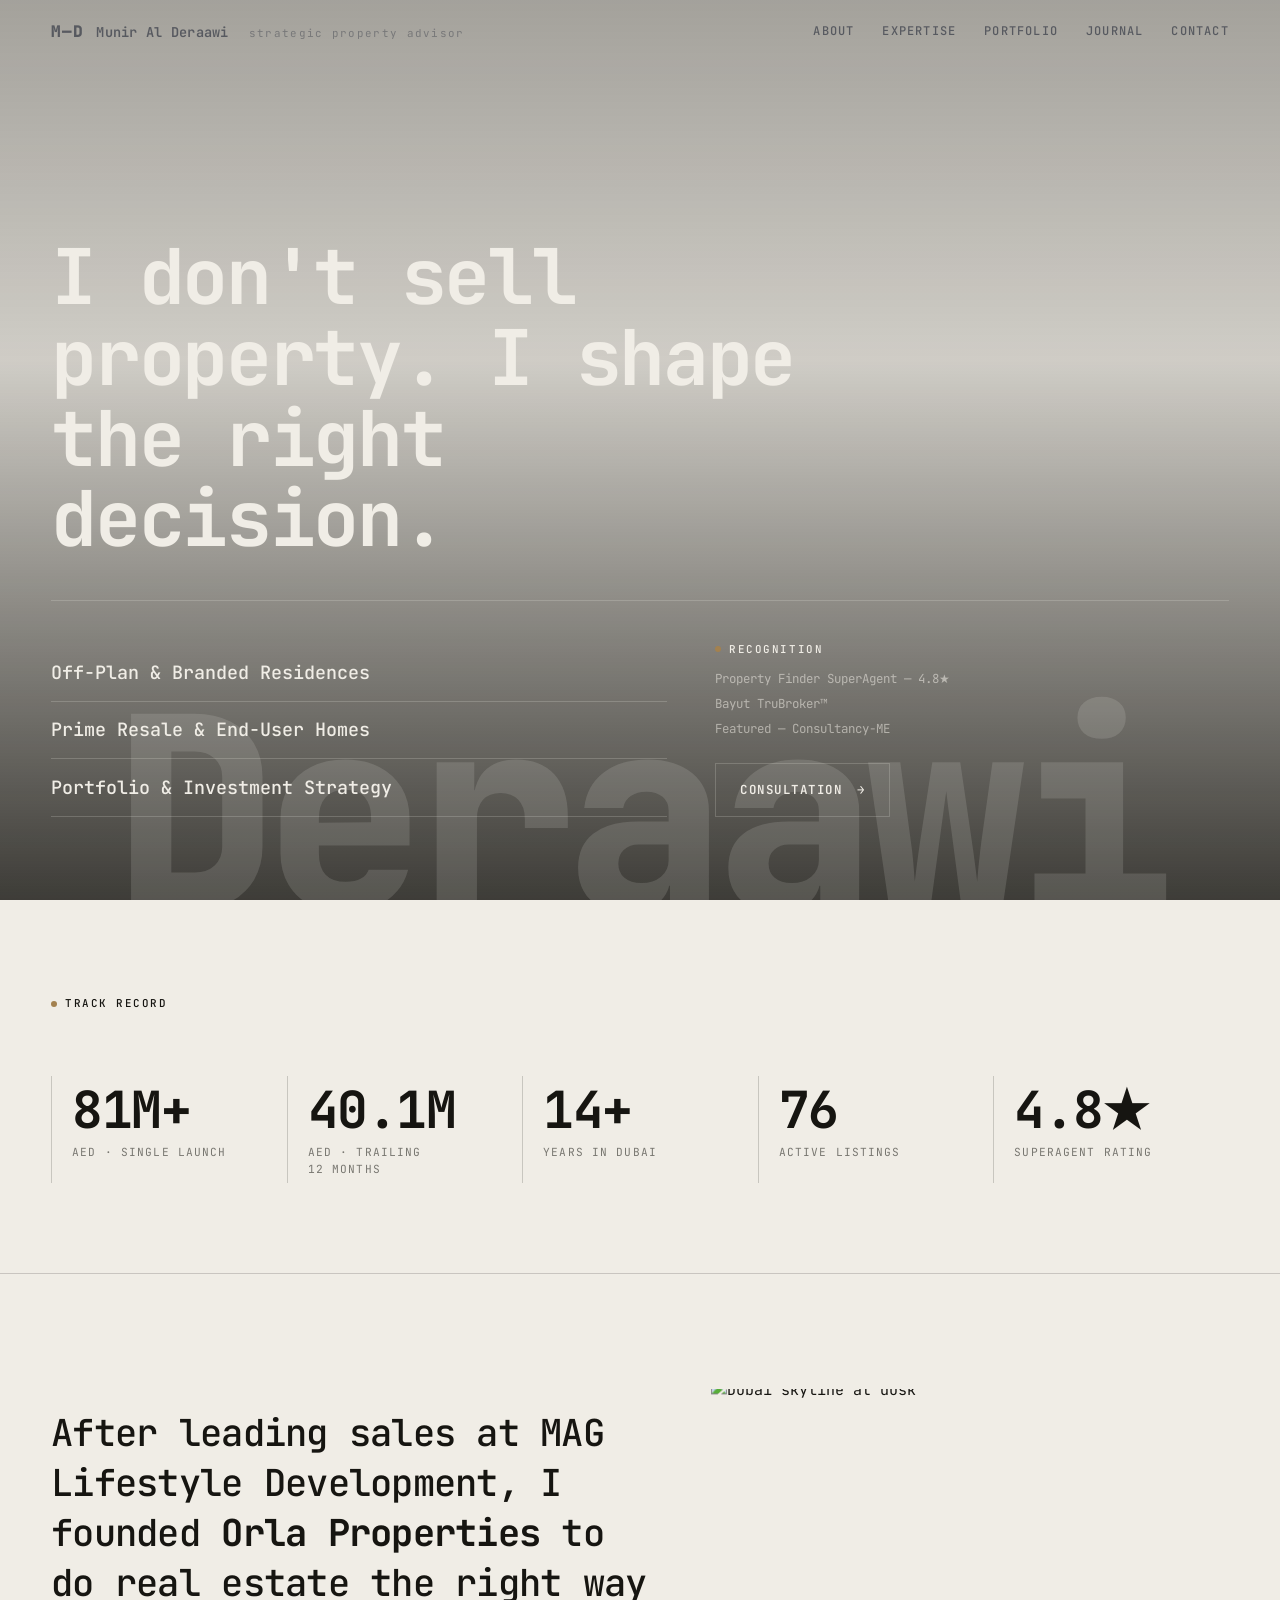
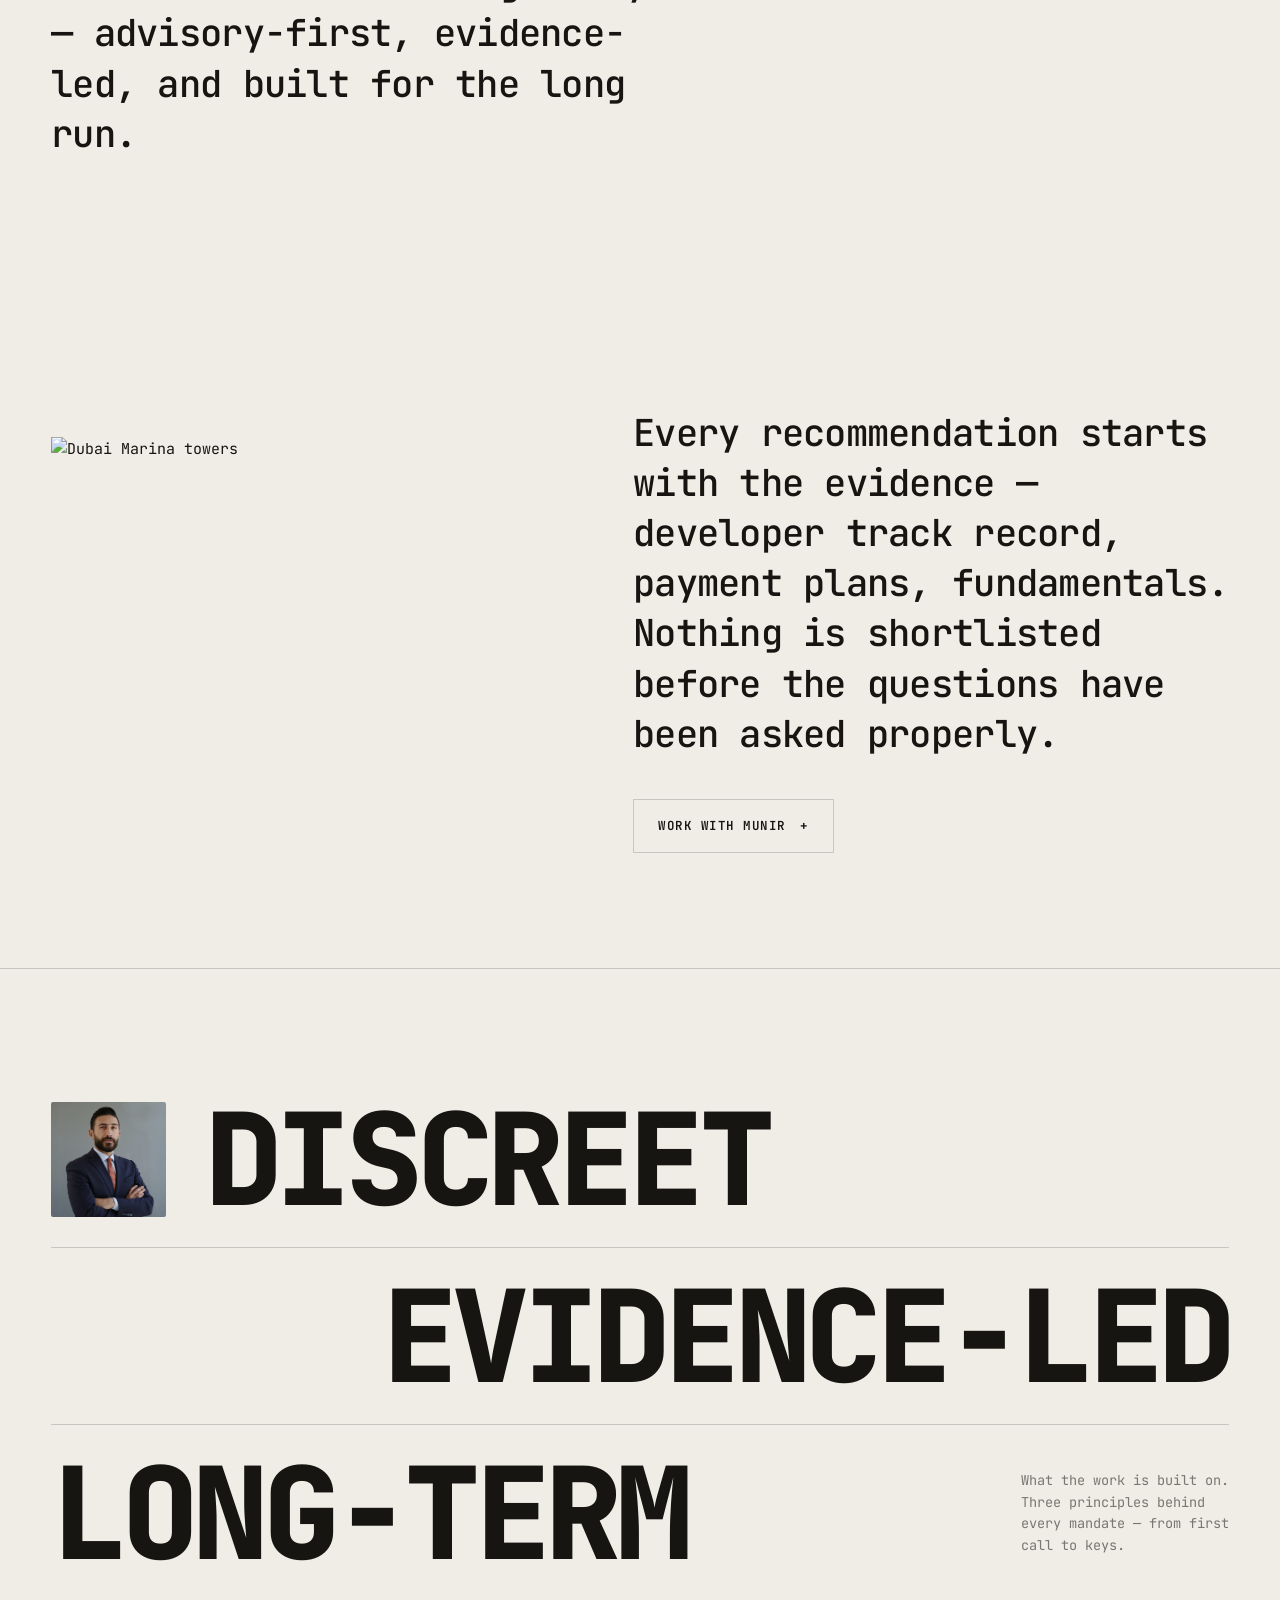
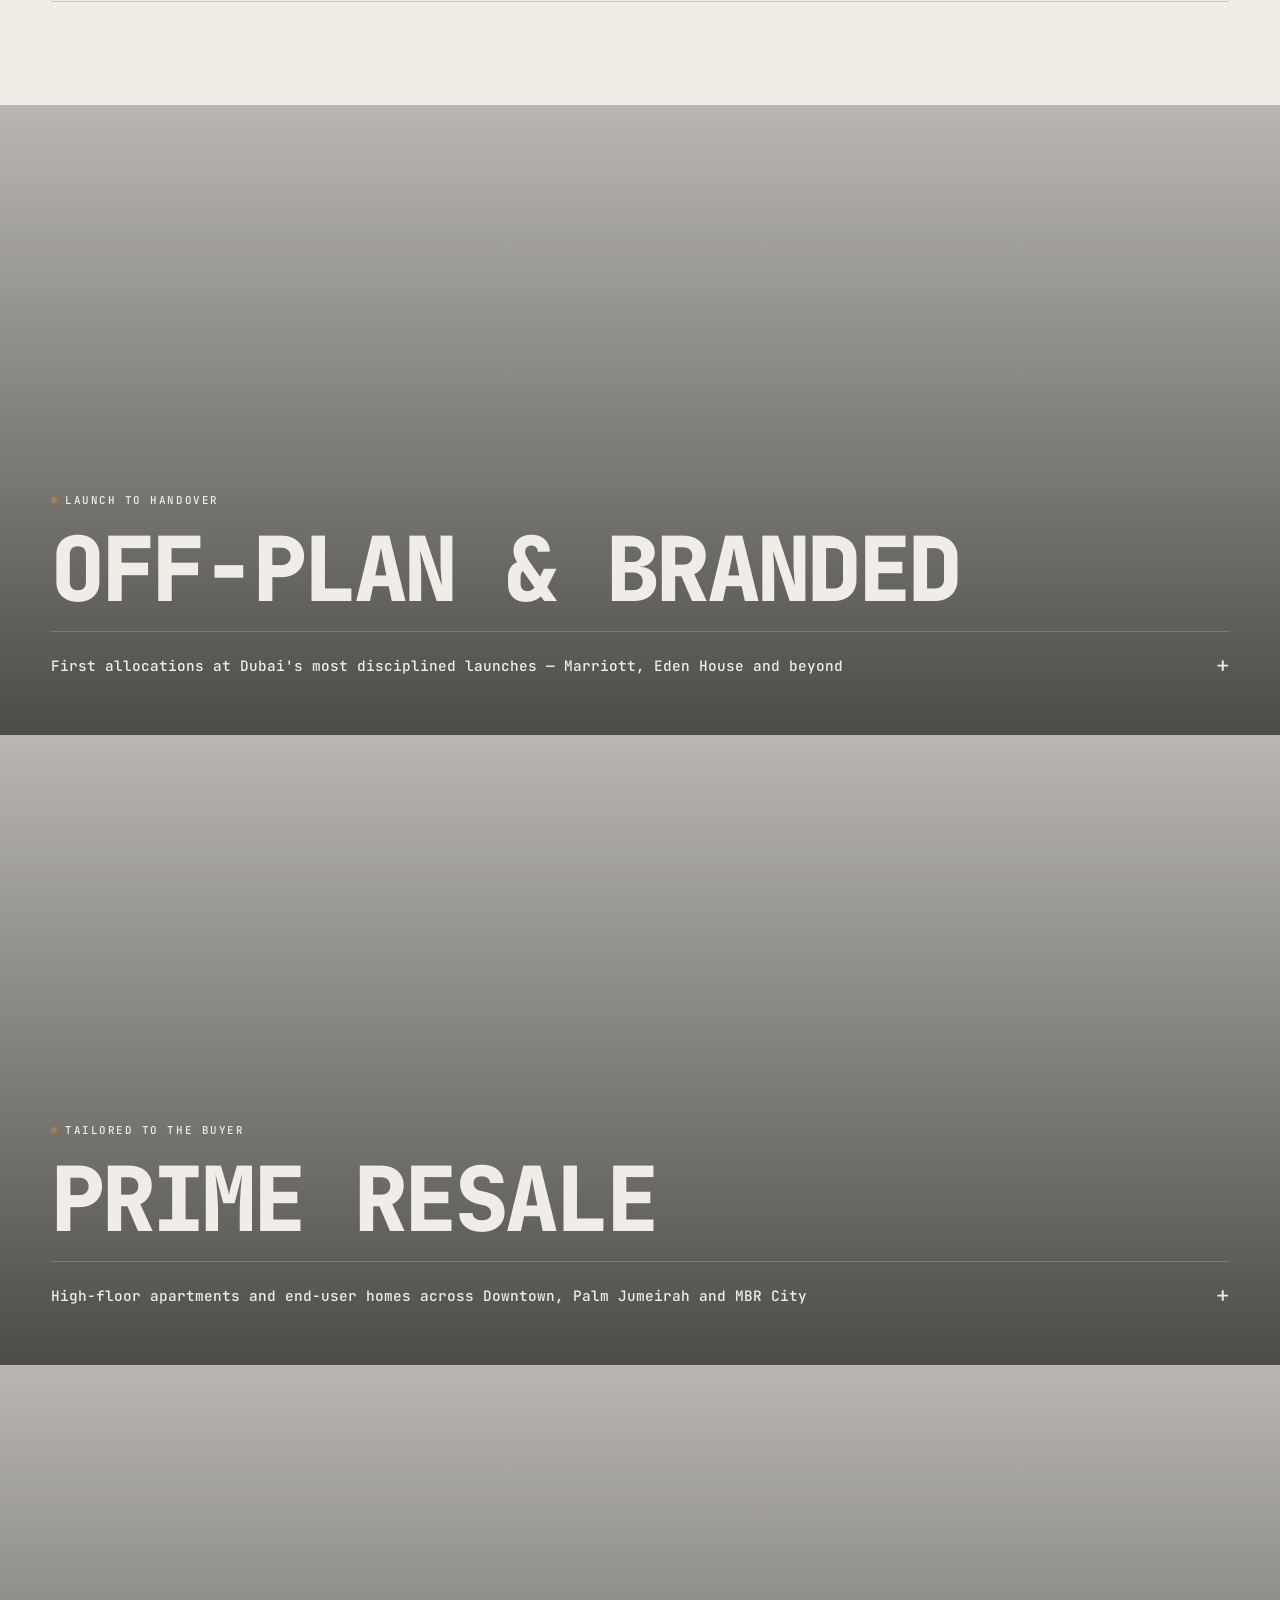
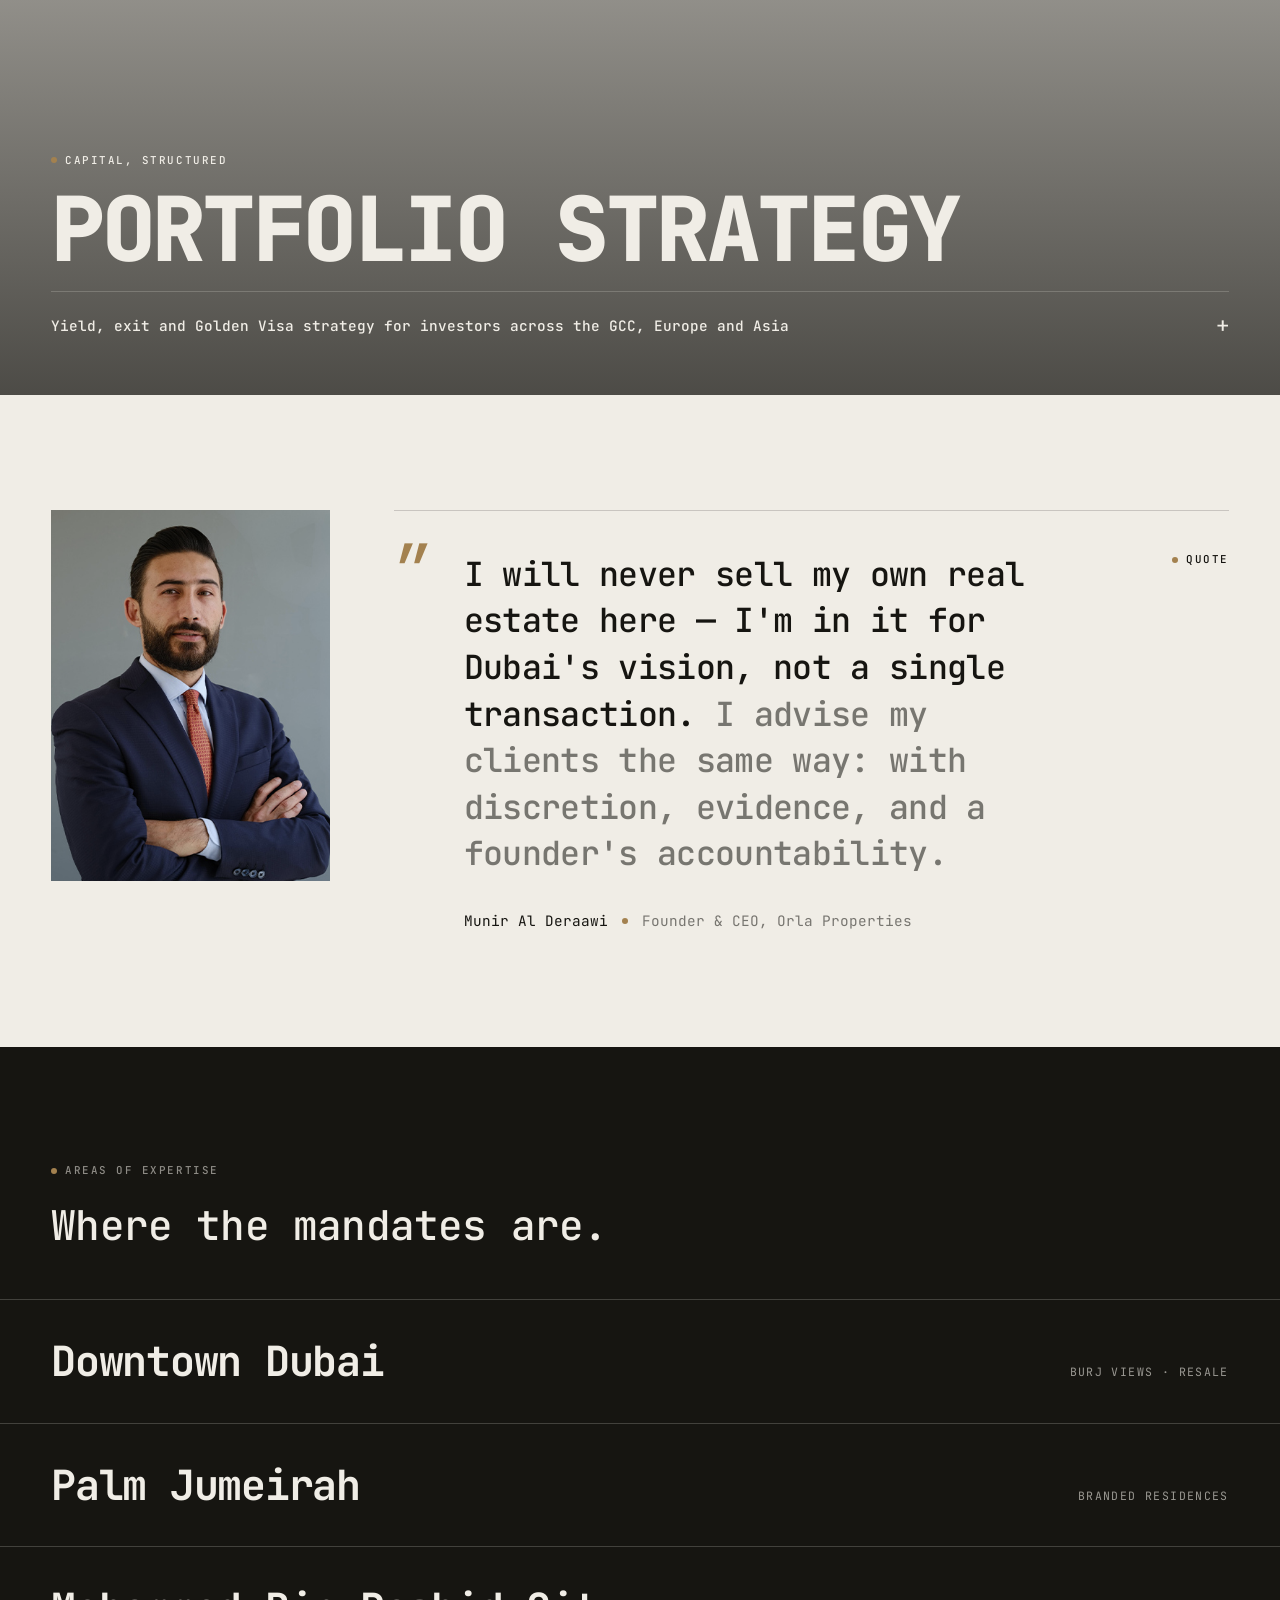
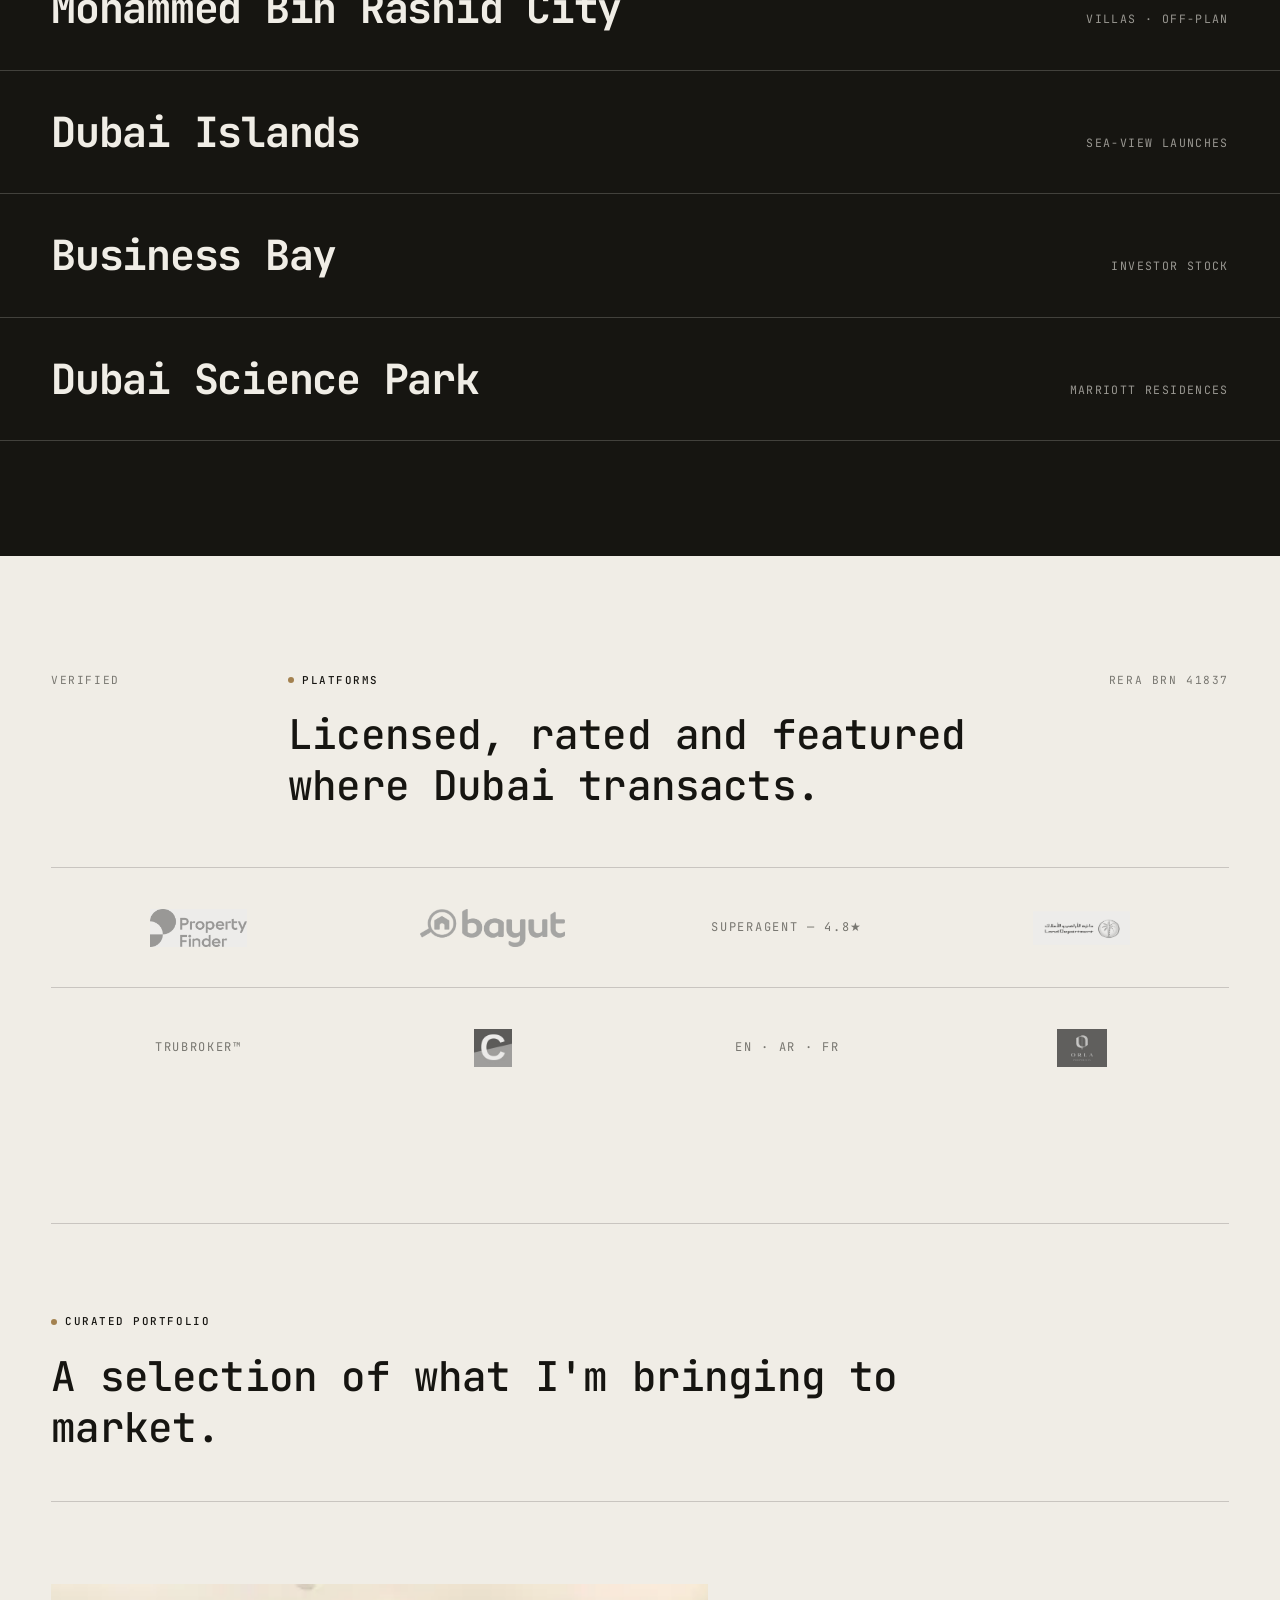
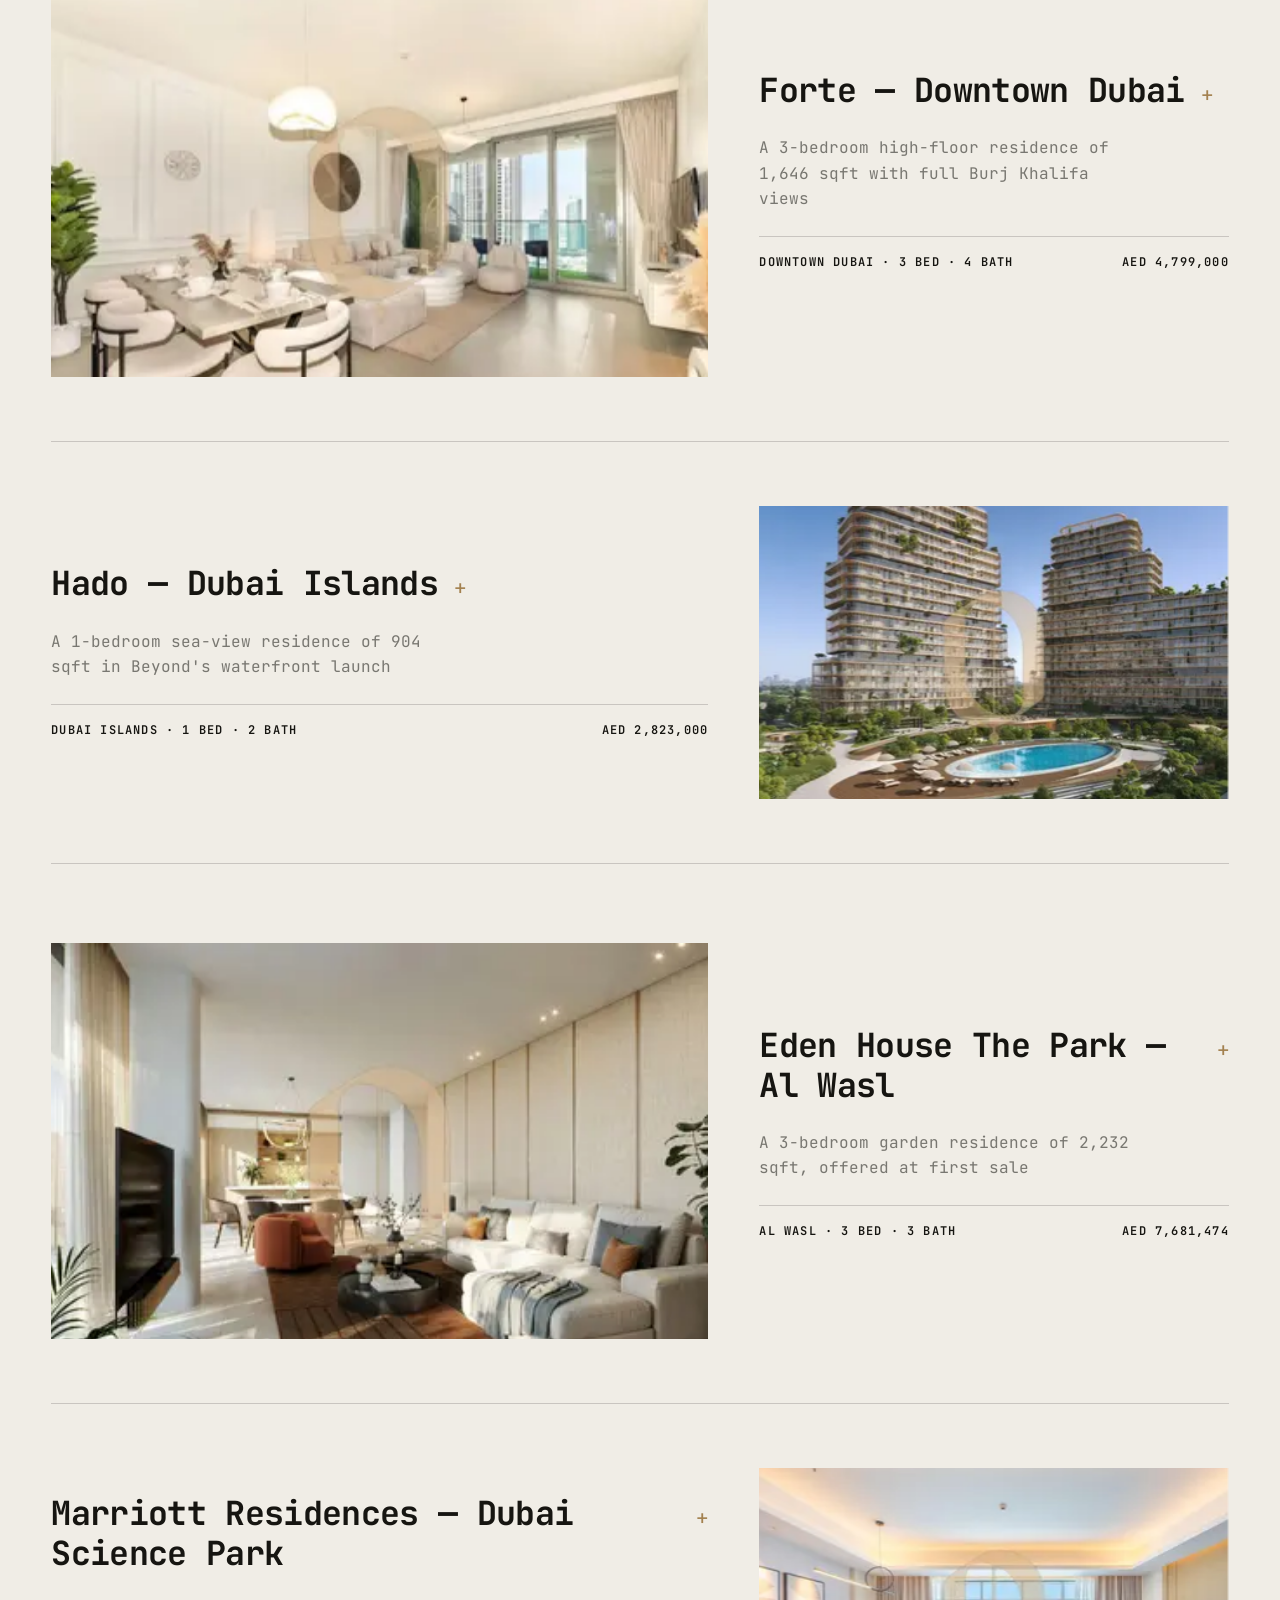
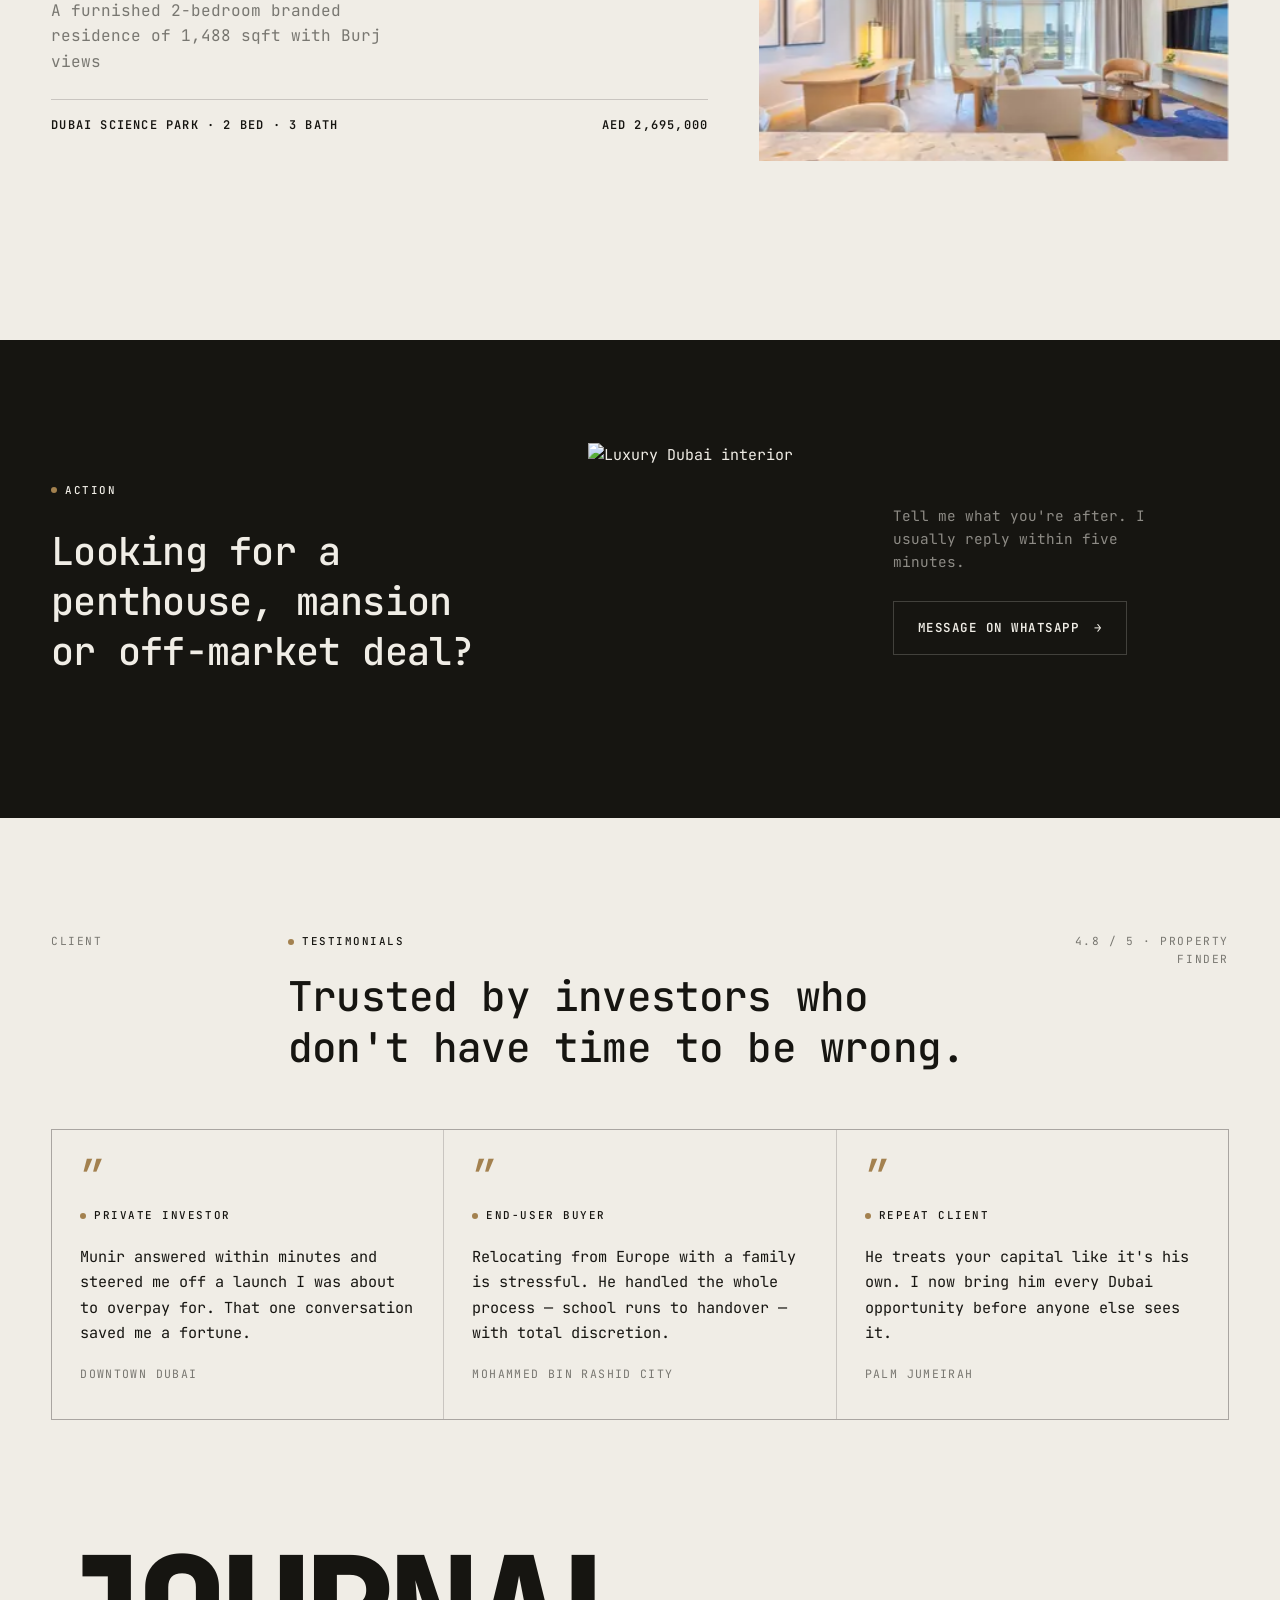
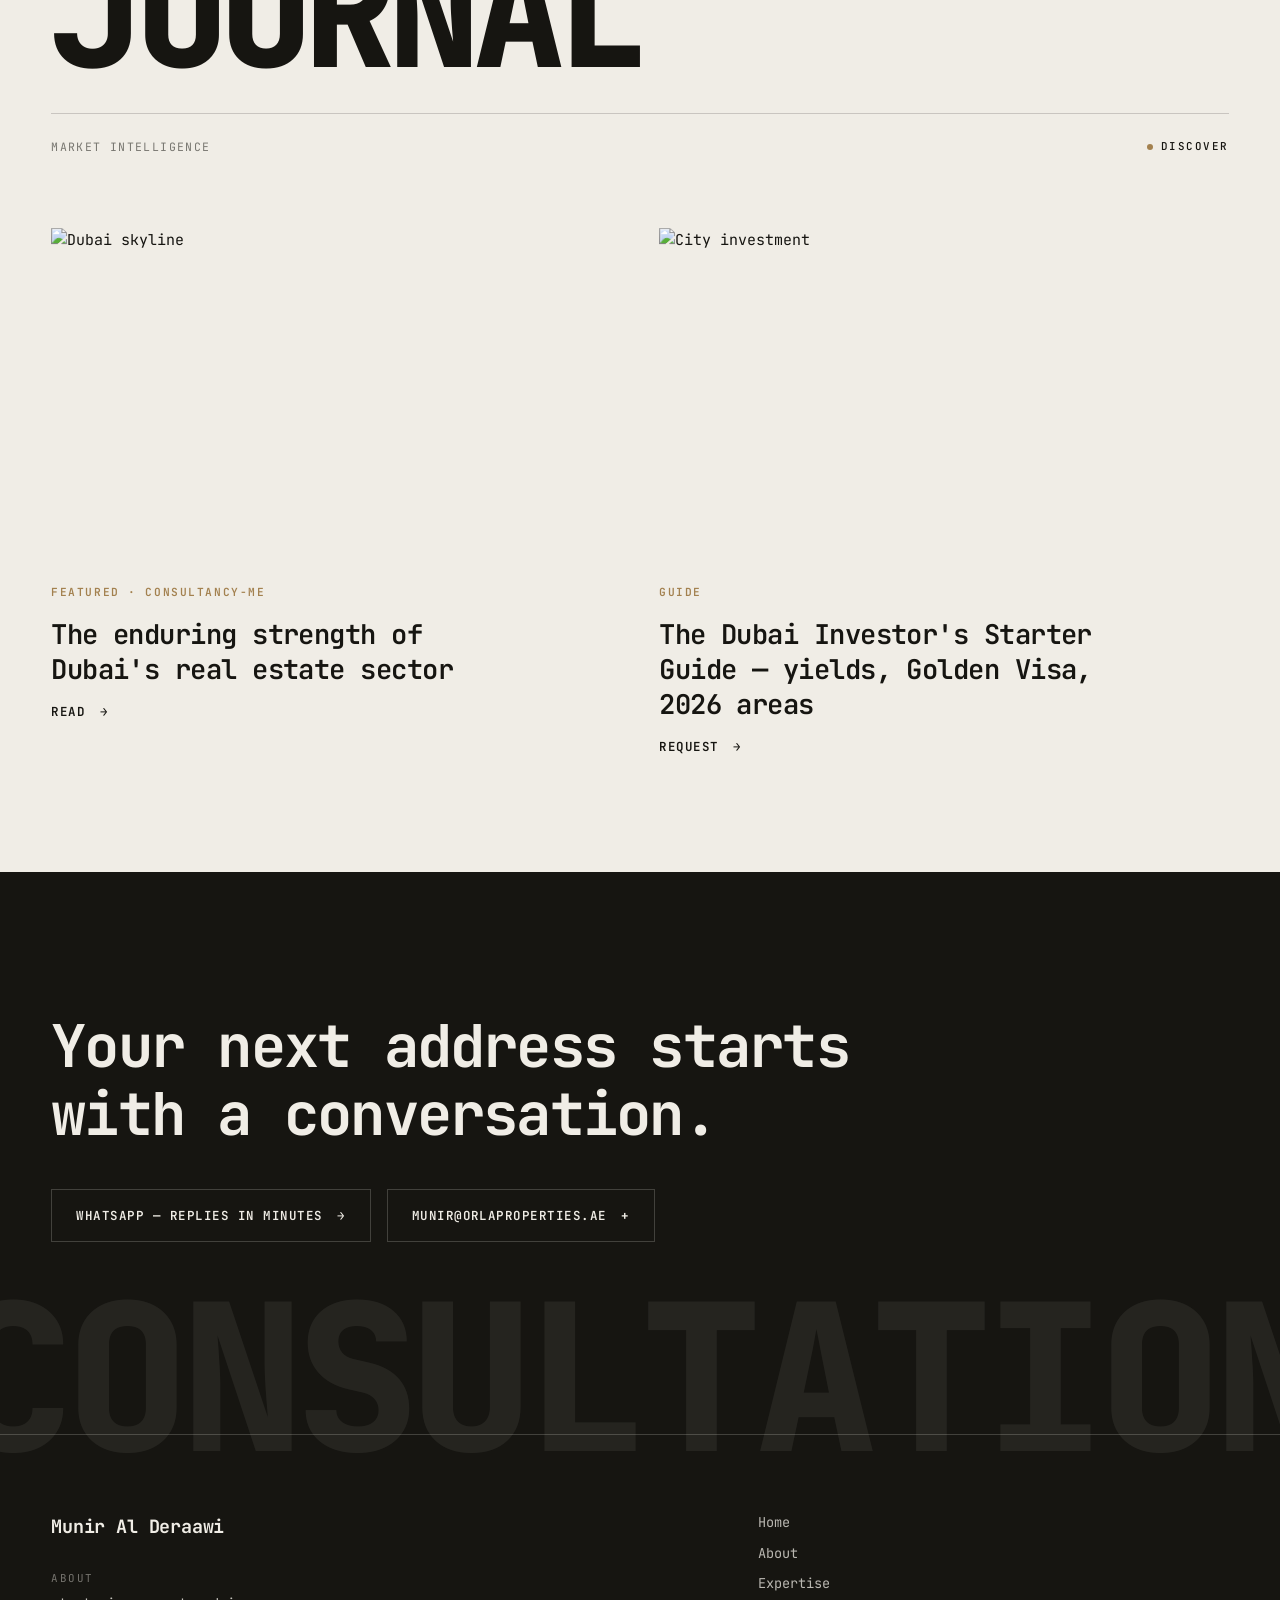
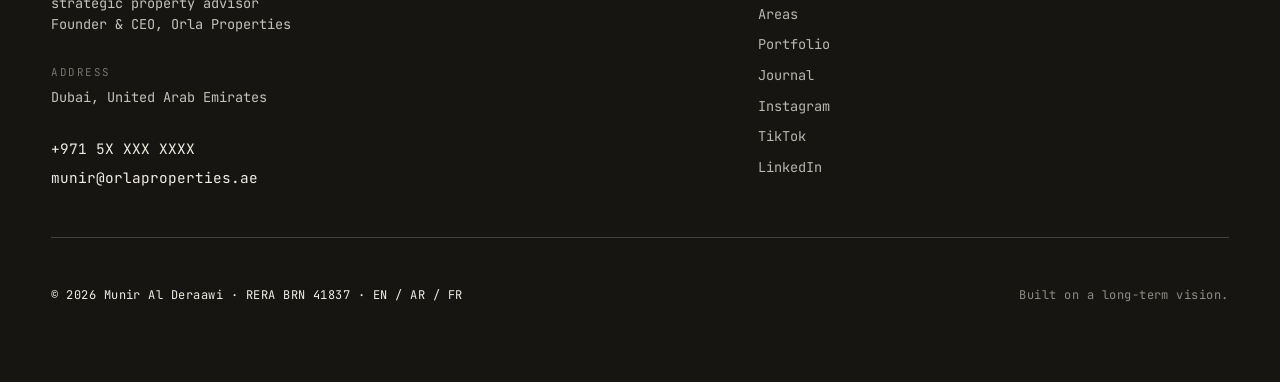
==== commit b2418b3c: "Add root redirect to version-2 for GitHub Pages Co-Authored-By: Claude Fable 5 <noreply@anthropic.co" ====
--- a/index.html
+++ b/index.html
@@ -2,414 +2,12 @@
 <html lang="en">
 <head>
   <meta charset="UTF-8" />
-  <meta name="viewport" content="width=device-width, initial-scale=1.0" />
-  <title>Munir Al Deraawi — Luxury Real Estate, Dubai | Founder &amp; CEO, Orla Properties</title>
-  <meta name="description" content="Munir Al Deraawi — Founder &amp; CEO of Orla Properties. 14+ years selling Dubai's finest homes, penthouses and branded residences to global investors. Book a private consultation." />
-  <meta name="theme-color" content="#0a0a0a" />
-
-  <!-- Open Graph -->
-  <meta property="og:type" content="website" />
-  <meta property="og:title" content="Munir Al Deraawi — Luxury Real Estate, Dubai" />
-  <meta property="og:description" content="Founder &amp; CEO, Orla Properties. Dubai luxury real estate, built on a long-term vision." />
-  <meta property="og:image" content="https://images.unsplash.com/photo-1512453979798-5ea266f8880c?auto=format&fit=crop&w=1200&q=80" />
-
-  <link rel="preconnect" href="https://fonts.googleapis.com" />
-  <link rel="preconnect" href="https://fonts.gstatic.com" crossorigin />
-  <link href="https://fonts.googleapis.com/css2?family=Playfair+Display:ital,wght@0,400;0,500;0,600;0,700;1,400;1,500&family=Jost:wght@300;400;500;600&display=swap" rel="stylesheet" />
-  <link rel="stylesheet" href="styles.css" />
-
-  <!-- Person / RealEstateAgent structured data -->
-  <script type="application/ld+json">
-  {
-    "@context": "https://schema.org",
-    "@type": "RealEstateAgent",
-    "name": "Munir Al Deraawi",
-    "jobTitle": "Founder & CEO, Orla Properties",
-    "areaServed": "Dubai, United Arab Emirates",
-    "knowsLanguage": ["English", "Arabic", "French"],
-    "url": "https://munirderaawi.com",
-    "sameAs": [
-      "https://www.instagram.com/munirderaawi/",
-      "https://www.tiktok.com/@muniralderaawi",
-      "https://www.linkedin.com/in/munir-al-deraawi-222149b0/"
-    ]
-  }
-  </script>
+  <title>Munir Al Deraawi — Strategic Property Advisor, Dubai</title>
+  <meta http-equiv="refresh" content="0; url=version-2/" />
+  <link rel="canonical" href="version-2/" />
+  <script>window.location.replace("version-2/");</script>
 </head>
 <body>
-  <div class="progress" id="progress" aria-hidden="true"></div>
-
-  <!-- ============ NAV ============ -->
-  <header class="nav" id="nav">
-    <div class="nav__inner">
-      <a href="#top" class="nav__brand">
-        <span class="nav__monogram">MD</span>
-        <span class="nav__name">Munir&nbsp;Al&nbsp;Deraawi</span>
-      </a>
-      <nav class="nav__links" aria-label="Primary">
-        <a href="#about">About</a>
-        <a href="#record">Track Record</a>
-        <a href="#listings">Portfolio</a>
-        <a href="#insights">Insights</a>
-        <a href="#contact">Contact</a>
-      </nav>
-      <a class="btn btn--gold nav__cta" href="https://wa.me/9715XXXXXXXX" target="_blank" rel="noopener">
-        <span class="btn__wa"></span> WhatsApp
-      </a>
-      <button class="nav__burger" id="burger" aria-label="Menu" aria-expanded="false">
-        <span></span><span></span><span></span>
-      </button>
-    </div>
-    <div class="mobile-menu" id="mobileMenu">
-      <a href="#about">About</a>
-      <a href="#record">Track Record</a>
-      <a href="#listings">Portfolio</a>
-      <a href="#insights">Insights</a>
-      <a href="#contact">Contact</a>
-      <a class="btn btn--gold" href="https://wa.me/9715XXXXXXXX" target="_blank" rel="noopener">Message on WhatsApp</a>
-    </div>
-  </header>
-
-  <!-- ============ HERO ============ -->
-  <section class="hero" id="top">
-    <div class="hero__media" aria-hidden="true"></div>
-    <div class="hero__scrim"></div>
-    <div class="hero__content">
-      <p class="hero__eyebrow reveal">Founder &amp; CEO · Orla Properties · Dubai</p>
-      <h1 class="hero__title reveal">
-        <span class="line"><span>Dubai's finest addresses,</span></span>
-        <span class="line"><span class="gold-text">delivered with a</span></span>
-        <span class="line"><span class="gold-text">long-term vision.</span></span>
-      </h1>
-      <p class="hero__lead reveal">
-        For fourteen years I've guided global investors through Dubai's finest addresses — from Downtown
-        penthouses to Palm branded residences — with discretion and a founder's accountability.
-      </p>
-      <div class="hero__actions reveal">
-        <a class="btn btn--gold btn--lg" href="#contact">Book a Private Consultation</a>
-        <a class="btn btn--ghost btn--lg" href="#record">See the Track Record</a>
-      </div>
-
-      <div class="hero__metrics reveal">
-        <div class="metric">
-          <span class="metric__num" data-count="81" data-suffix="M+">81M+</span>
-          <span class="metric__label">AED closed in a single launch</span>
-        </div>
-        <div class="metric">
-          <span class="metric__num" data-count="14" data-suffix="+">14+</span>
-          <span class="metric__label">Years in Dubai real estate</span>
-        </div>
-        <div class="metric">
-          <span class="metric__num" data-count="4.8" data-suffix="★" data-decimals="1">4.8★</span>
-          <span class="metric__label">Property Finder SuperAgent</span>
-        </div>
-        <div class="metric">
-          <span class="metric__num" data-count="3" data-suffix="">3</span>
-          <span class="metric__label">Languages · EN / AR / FR</span>
-        </div>
-      </div>
-    </div>
-  </section>
-
-  <!-- ============ LOGO TICKER ============ -->
-  <section class="ticker" aria-label="Verified and featured on">
-    <div class="ticker__inner">
-      <span class="ticker__label">Verified &amp; featured on</span>
-      <div class="ticker__viewport">
-        <div class="ticker__track">
-          <span class="ticker__logo"><img src="assets/logos/propertyfinder.jpg" alt="Property Finder" /></span>
-          <span class="ticker__logo"><img src="assets/logos/bayut.png" alt="Bayut" /></span>
-          <span class="ticker__logo"><img src="assets/logos/dld.png" alt="Dubai Land Department" /></span>
-          <span class="ticker__logo"><img src="assets/logos/consultancy.png" alt="Consultancy-ME" /></span>
-          <span class="ticker__logo"><img src="assets/logos/orla.jpg" alt="Orla Properties" /></span>
-          <span class="ticker__logo" aria-hidden="true"><img src="assets/logos/propertyfinder.jpg" alt="" /></span>
-          <span class="ticker__logo" aria-hidden="true"><img src="assets/logos/bayut.png" alt="" /></span>
-          <span class="ticker__logo" aria-hidden="true"><img src="assets/logos/dld.png" alt="" /></span>
-          <span class="ticker__logo" aria-hidden="true"><img src="assets/logos/consultancy.png" alt="" /></span>
-          <span class="ticker__logo" aria-hidden="true"><img src="assets/logos/orla.jpg" alt="" /></span>
-        </div>
-      </div>
-    </div>
-  </section>
-
-  <!-- ============ ABOUT ============ -->
-  <section class="about" id="about">
-    <div class="about__grid">
-      <div class="about__portrait reveal">
-        <div class="portrait">
-          <img src="assets/article_1.jpg" alt="Munir Al Deraawi, Founder &amp; CEO of Orla Properties" class="portrait__img" loading="lazy" />
-          <span class="portrait__cap">Munir Al Deraawi</span>
-        </div>
-      </div>
-      <div class="about__body">
-        <p class="sec-eyebrow reveal">The Advisor</p>
-        <h2 class="sec-title reveal">A founder who sells like the market is his own.</h2>
-        <p class="reveal">
-          I built my career through Dubai's boom and its toughest cycles. After leading sales at MAG Lifestyle
-          Development, I founded <strong>Orla Properties</strong> to do real estate the right way — advisory-first,
-          evidence-led, and built for the long run.
-        </p>
-        <p class="reveal">
-          I work with investors across the GCC, Europe, Asia and beyond, and families relocating for Dubai's
-          lifestyle. I speak <strong>English, Arabic and French</strong> — and hold one standard: reply within
-          minutes, tell you the truth, and treat your capital as my own.
-        </p>
-        <blockquote class="pullquote reveal">
-          "I will never sell my own real estate here — I'm in it for Dubai's vision, not a single transaction.
-          I advise my clients the same way."
-        </blockquote>
-        <ul class="about__pills reveal">
-          <li>Off-plan &amp; branded residences</li>
-          <li>Prime resale &amp; end-user homes</li>
-          <li>Portfolio &amp; investment strategy</li>
-          <li>Discreet, off-market deals</li>
-        </ul>
-      </div>
-    </div>
-  </section>
-
-  <!-- ============ TRACK RECORD ============ -->
-  <section class="record" id="record">
-    <div class="record__head">
-      <p class="sec-eyebrow reveal">The Track Record</p>
-      <h2 class="sec-title reveal">Numbers, not adjectives.</h2>
-      <p class="sec-sub reveal">Results across Dubai's high-growth communities — drawn from public broker profiles and recent launches.</p>
-    </div>
-
-    <div class="record__stats">
-      <div class="stat reveal"><span class="stat__num" data-count="81" data-suffix="M">81M</span><span class="stat__unit">AED</span><span class="stat__label">Closed in a single Nad Al Sheba Gardens launch</span></div>
-      <div class="stat reveal"><span class="stat__num" data-count="40.1" data-suffix="M" data-decimals="1">40.1M</span><span class="stat__unit">AED</span><span class="stat__label">Trailing 12-month deal value</span></div>
-      <div class="stat reveal"><span class="stat__num" data-count="77" data-suffix="">77</span><span class="stat__unit">Listings</span><span class="stat__label">Active sale &amp; rental mandates</span></div>
-      <div class="stat reveal"><span class="stat__num" data-count="5" data-suffix="min">5min</span><span class="stat__unit">Avg.</span><span class="stat__label">Typical response time to clients</span></div>
-    </div>
-
-    <div class="record__areas reveal">
-      <span class="record__areas-label">Areas of expertise</span>
-      <div class="chips">
-        <span class="chip">Downtown Dubai</span>
-        <span class="chip">Business Bay</span>
-        <span class="chip">Mohammed Bin Rashid City</span>
-        <span class="chip">Palm Jumeirah</span>
-        <span class="chip">Dubai Islands</span>
-        <span class="chip">Meydan</span>
-        <span class="chip">Jumeirah Village Circle</span>
-        <span class="chip">Dubai Science Park</span>
-      </div>
-    </div>
-  </section>
-
-  <!-- ============ FEATURED LISTINGS ============ -->
-  <section class="listings" id="listings">
-    <div class="listings__head">
-      <p class="sec-eyebrow reveal">Curated Portfolio</p>
-      <h2 class="sec-title reveal">A selection of what I'm bringing to market.</h2>
-    </div>
-    <div class="listings__grid">
-
-      <article class="card reveal">
-        <div class="card__img" style="--img:url('assets/listing_forte.webp')">
-          <span class="card__tag">Downtown</span>
-        </div>
-        <div class="card__body">
-          <span class="card__loc">Downtown Dubai · Forte</span>
-          <h3 class="card__title">3-Bed High-Floor · Burj Views</h3>
-          <div class="card__meta"><span>3 Beds</span><span>4 Baths</span><span>1,646 sqft</span></div>
-          <div class="card__foot"><span class="card__price">AED 4,799,000</span><a class="card__link" href="#contact">Enquire →</a></div>
-        </div>
-      </article>
-
-      <article class="card reveal">
-        <div class="card__img" style="--img:url('assets/listing_hado.webp')">
-          <span class="card__tag">Sea View</span>
-        </div>
-        <div class="card__body">
-          <span class="card__loc">Dubai Islands · Hado by Beyond</span>
-          <h3 class="card__title">1-Bed Sea-View Residence</h3>
-          <div class="card__meta"><span>1 Bed</span><span>2 Baths</span><span>904 sqft</span></div>
-          <div class="card__foot"><span class="card__price">AED 2,823,000</span><a class="card__link" href="#contact">Enquire →</a></div>
-        </div>
-      </article>
-
-      <article class="card reveal">
-        <div class="card__img" style="--img:url('assets/listing_eden.webp')">
-          <span class="card__tag">First Sale</span>
-        </div>
-        <div class="card__body">
-          <span class="card__loc">Al Wasl · Eden House The Park</span>
-          <h3 class="card__title">3-Bed Garden Residence</h3>
-          <div class="card__meta"><span>3 Beds</span><span>3 Baths</span><span>2,232 sqft</span></div>
-          <div class="card__foot"><span class="card__price">AED 7,681,474</span><a class="card__link" href="#contact">Enquire →</a></div>
-        </div>
-      </article>
-
-      <article class="card reveal">
-        <div class="card__img" style="--img:url('assets/listing_marriott.webp')">
-          <span class="card__tag">Branded by Marriott</span>
-        </div>
-        <div class="card__body">
-          <span class="card__loc">Dubai Science Park · Marriott Residences</span>
-          <h3 class="card__title">2-Bed Furnished · Burj View</h3>
-          <div class="card__meta"><span>2 Beds</span><span>3 Baths</span><span>1,488 sqft</span></div>
-          <div class="card__foot"><span class="card__price">AED 2,695,000</span><a class="card__link" href="#contact">Enquire →</a></div>
-        </div>
-      </article>
-
-    </div>
-    <div class="listings__cta reveal">
-      <p>Looking for something specific — a penthouse, mansion, or off-market deal?</p>
-      <a class="btn btn--gold btn--lg" href="#contact">Tell me what you're looking for</a>
-    </div>
-  </section>
-
-  <!-- ============ INSIGHTS ============ -->
-  <section class="insights" id="insights">
-    <div class="insights__head">
-      <p class="sec-eyebrow reveal">Market Intelligence</p>
-      <h2 class="sec-title reveal">Advice worth more than the commission.</h2>
-      <p class="sec-sub reveal">How I actually read the market — so you invest on evidence, not hype.</p>
-    </div>
-    <div class="insights__grid">
-      <a class="insight reveal" href="https://www.consultancy-me.com/news/11132/munir-al-deraawi-on-the-enduring-strength-of-dubais-real-estate-sector" target="_blank" rel="noopener">
-        <span class="insight__kicker">Featured · Consultancy-ME</span>
-        <h3>The enduring strength of Dubai's real estate sector</h3>
-        <p>Why fears of a correction are overblown — diversified demand, disciplined lending, the 2040 plan.</p>
-        <span class="insight__more">Read the article →</span>
-      </a>
-      <a class="insight reveal" href="#contact">
-        <span class="insight__kicker">Playbook</span>
-        <h3>How I spot undervalued off-plan projects</h3>
-        <p>The track record, payment plans and fundamentals I check before recommending any launch.</p>
-        <span class="insight__more">Request the framework →</span>
-      </a>
-      <a class="insight reveal" href="#contact">
-        <span class="insight__kicker">Guide</span>
-        <h3>The Dubai Investor's Starter Guide</h3>
-        <p>Yields, zero income tax, Golden Visa thresholds and the areas I'm watching for 2026 — a brief for first-time buyers.</p>
-        <span class="insight__more">Get the guide →</span>
-      </a>
-    </div>
-  </section>
-
-  <!-- ============ TESTIMONIALS ============ -->
-  <section class="quotes">
-    <div class="quotes__head">
-      <p class="sec-eyebrow reveal">In Their Words</p>
-      <h2 class="sec-title reveal">Trusted by investors who don't have time to be wrong.</h2>
-      <p class="quotes__rating reveal">★★★★★ <span>4.8 / 5 · Property Finder SuperAgent</span></p>
-    </div>
-    <div class="quotes__grid">
-      <!-- REPLACE with verified client reviews before publishing -->
-      <figure class="quote reveal">
-        <blockquote>"Munir answered within minutes and steered me off a launch I was about to overpay for. That one conversation saved me a fortune."</blockquote>
-        <figcaption>Private Investor · Downtown Dubai</figcaption>
-      </figure>
-      <figure class="quote reveal">
-        <blockquote>"Relocating from Europe with a family is stressful. He handled the whole process — school runs to handover — with total discretion and honesty."</blockquote>
-        <figcaption>End-User Buyer · Mohammed Bin Rashid City</figcaption>
-      </figure>
-      <figure class="quote reveal">
-        <blockquote>"He treats your capital like it's his own. I now bring him every Dubai opportunity before anyone else sees it."</blockquote>
-        <figcaption>Repeat Client · Palm Jumeirah</figcaption>
-      </figure>
-    </div>
-  </section>
-
-  <!-- ============ CONTACT ============ -->
-  <section class="contact" id="contact">
-    <div class="contact__grid">
-      <div class="contact__intro reveal">
-        <p class="sec-eyebrow">Let's Talk</p>
-        <h2 class="sec-title">Your next address starts with a conversation.</h2>
-        <p class="contact__lead">
-          Tell me what you're after — buying, selling, or building a portfolio. I usually reply within five minutes.
-        </p>
-        <div class="contact__direct">
-          <a class="btn btn--gold btn--lg btn--wide" href="https://wa.me/9715XXXXXXXX" target="_blank" rel="noopener">
-            <span class="btn__wa"></span> Message on WhatsApp
-          </a>
-          <a class="contact__line" href="tel:+9715XXXXXXXX">+971 5X XXX XXXX</a>
-          <a class="contact__line" href="mailto:munir@orlaproperties.ae">munir@orlaproperties.ae</a>
-        </div>
-        <div class="contact__socials">
-          <a href="https://www.instagram.com/munirderaawi/" target="_blank" rel="noopener">Instagram</a>
-          <a href="https://www.tiktok.com/@muniralderaawi" target="_blank" rel="noopener">TikTok</a>
-          <a href="https://www.linkedin.com/in/munir-al-deraawi-222149b0/" target="_blank" rel="noopener">LinkedIn</a>
-        </div>
-      </div>
-
-      <form class="contact__form reveal" id="leadForm" novalidate>
-        <div class="field">
-          <label for="name">Full name</label>
-          <input id="name" name="name" type="text" autocomplete="name" required placeholder="Your name" />
-        </div>
-        <div class="field field--split">
-          <div>
-            <label for="phone">Phone / WhatsApp</label>
-            <input id="phone" name="phone" type="tel" autocomplete="tel" required placeholder="+971 ..." />
-          </div>
-          <div>
-            <label for="intent">I want to</label>
-            <select id="intent" name="intent">
-              <option>Buy a home</option>
-              <option>Invest / off-plan</option>
-              <option>Sell my property</option>
-              <option>Build a portfolio</option>
-            </select>
-          </div>
-        </div>
-        <div class="field">
-          <label for="budget">Budget (AED)</label>
-          <select id="budget" name="budget">
-            <option>Under 2M</option>
-            <option>2M – 5M</option>
-            <option>5M – 15M</option>
-            <option>15M – 50M</option>
-            <option>50M+</option>
-          </select>
-        </div>
-        <div class="field">
-          <label for="message">Anything specific? (optional)</label>
-          <textarea id="message" name="message" rows="3" placeholder="Area, bedrooms, timeline..."></textarea>
-        </div>
-        <button type="submit" class="btn btn--gold btn--lg btn--wide">Request My Consultation</button>
-        <p class="form__note" id="formNote" hidden>Thank you — I'll be in touch within minutes. For an instant reply, message me on WhatsApp.</p>
-      </form>
-    </div>
-  </section>
-
-  <!-- ============ FOOTER ============ -->
-  <footer class="footer">
-    <div class="footer__inner">
-      <div class="footer__brand">
-        <span class="nav__monogram">MD</span>
-        <div>
-          <strong>Munir Al Deraawi</strong>
-          <span>Founder &amp; CEO · Orla Properties</span>
-        </div>
-      </div>
-      <p class="footer__meta">
-        Luxury real estate across Dubai · RERA BRN 41837 · EN / AR / FR<br />
-        <span class="footer__dim">Dubai, United Arab Emirates</span>
-      </p>
-      <div class="footer__links">
-        <a href="#about">About</a>
-        <a href="#record">Track Record</a>
-        <a href="#listings">Portfolio</a>
-        <a href="#insights">Insights</a>
-        <a href="#contact">Contact</a>
-      </div>
-    </div>
-    <div class="footer__base">
-      <span>© <span id="year"></span> Munir Al Deraawi. All rights reserved.</span>
-      <span class="footer__dim">Built on a long-term vision.</span>
-    </div>
-  </footer>
-
-  <!-- Floating WhatsApp -->
-  <a class="fab-wa" href="https://wa.me/9715XXXXXXXX" target="_blank" rel="noopener" aria-label="WhatsApp Munir">
-    <span class="btn__wa btn__wa--lg"></span>
-  </a>
-
-  <script src="script.js"></script>
+  <p><a href="version-2/">Continue to the site</a> · <a href="version-1/">Version 1</a></p>
 </body>
 </html>
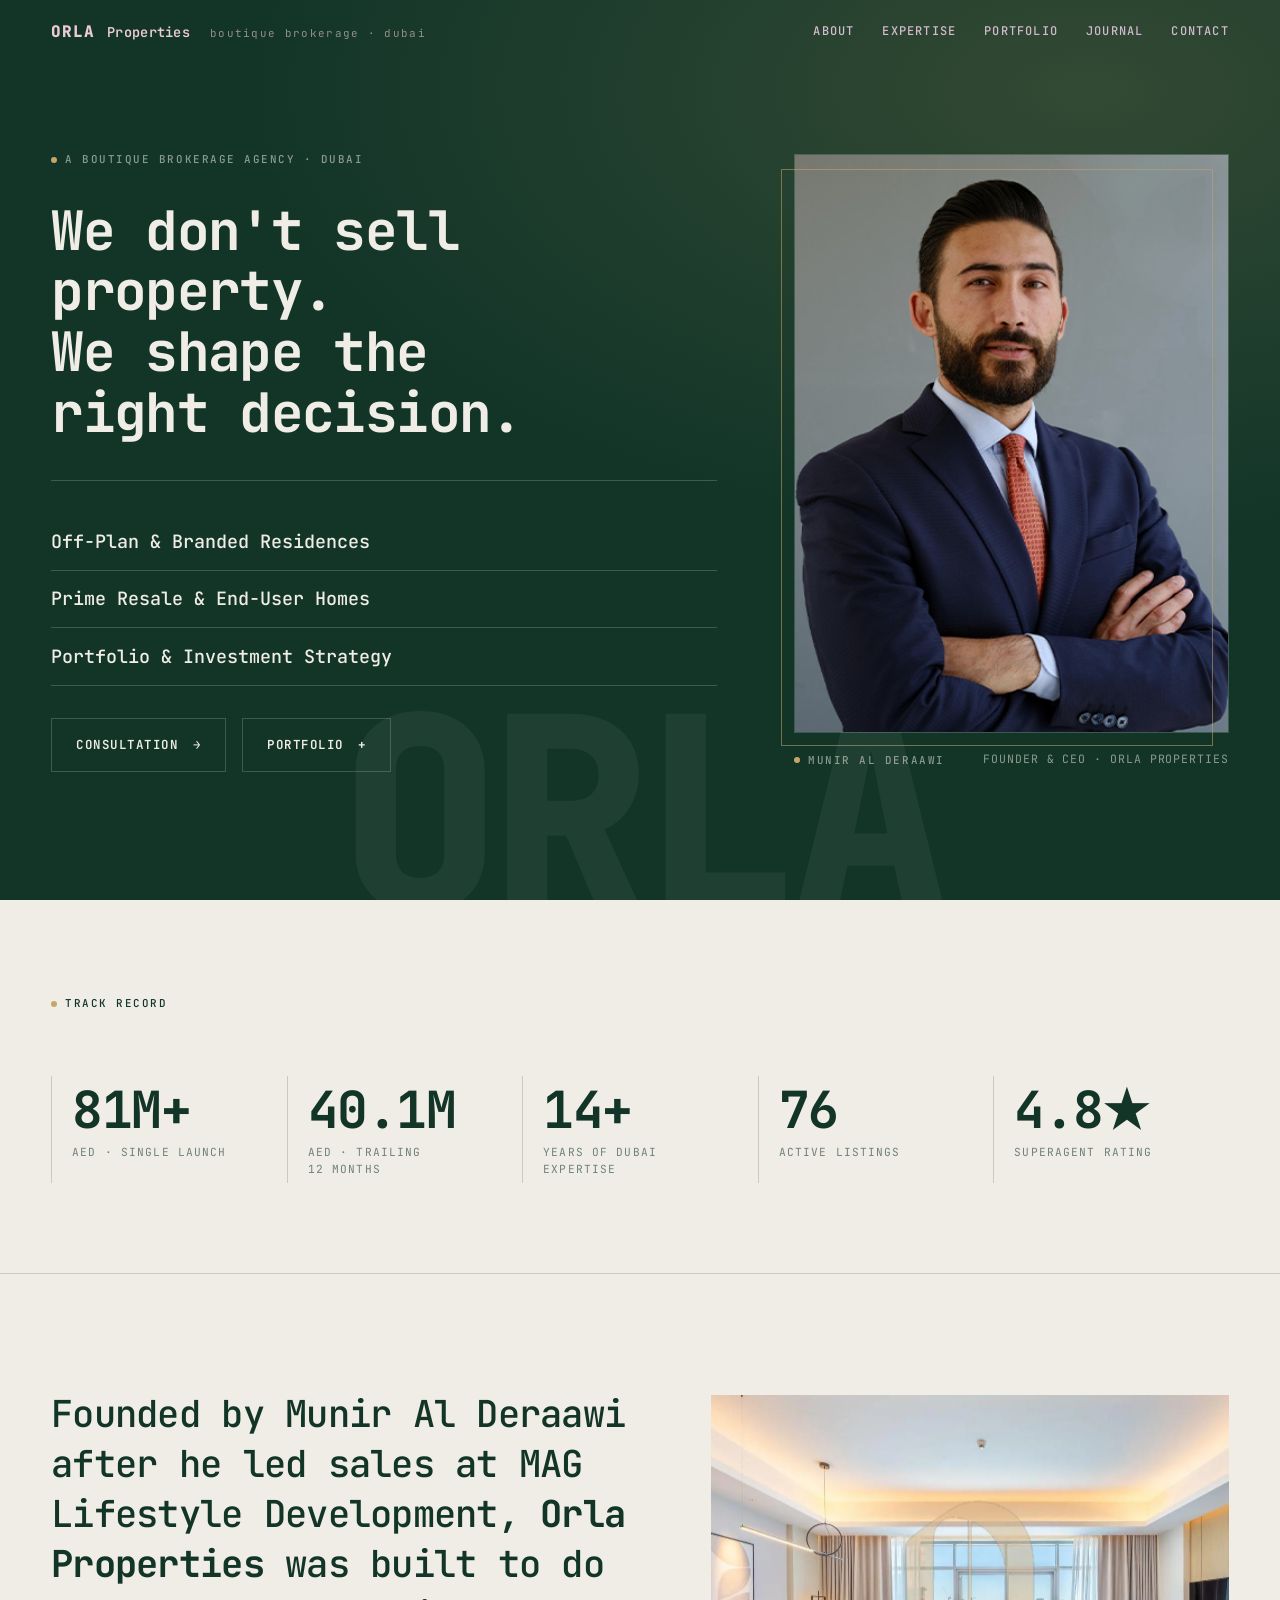
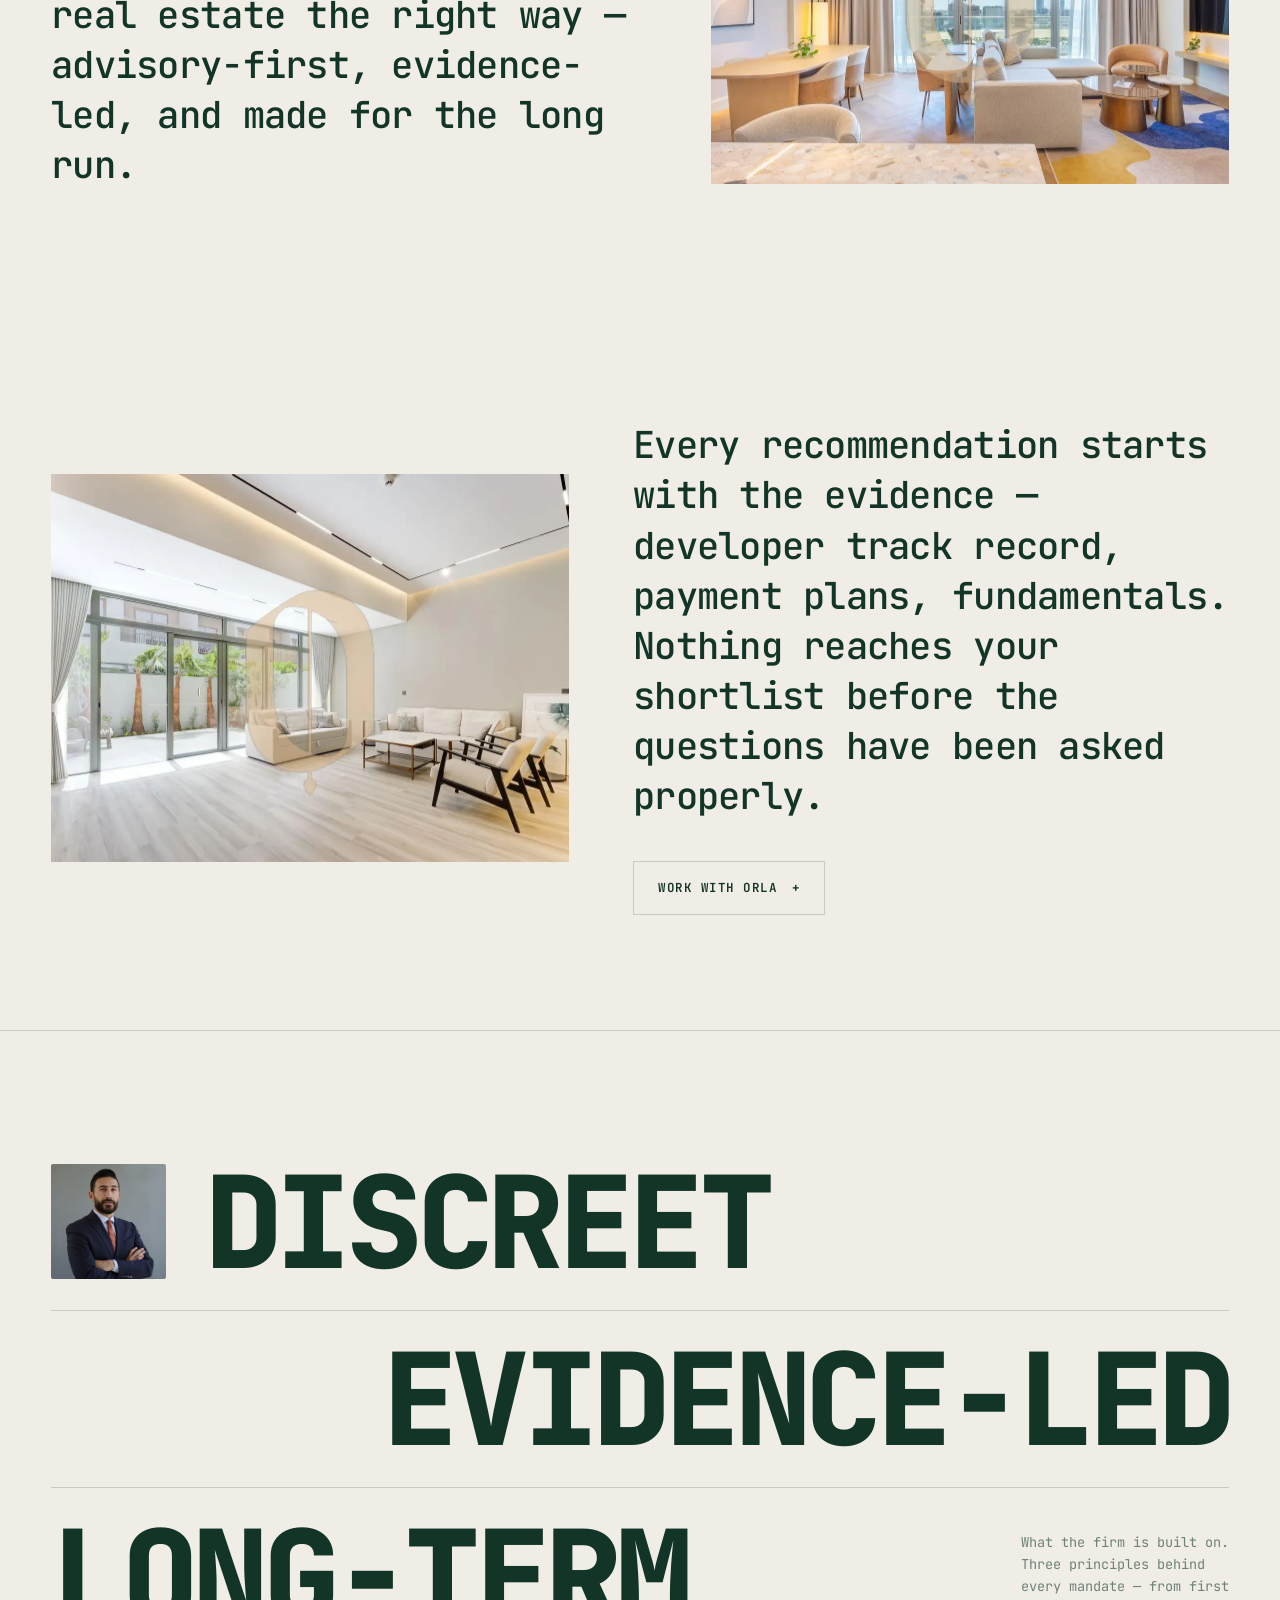
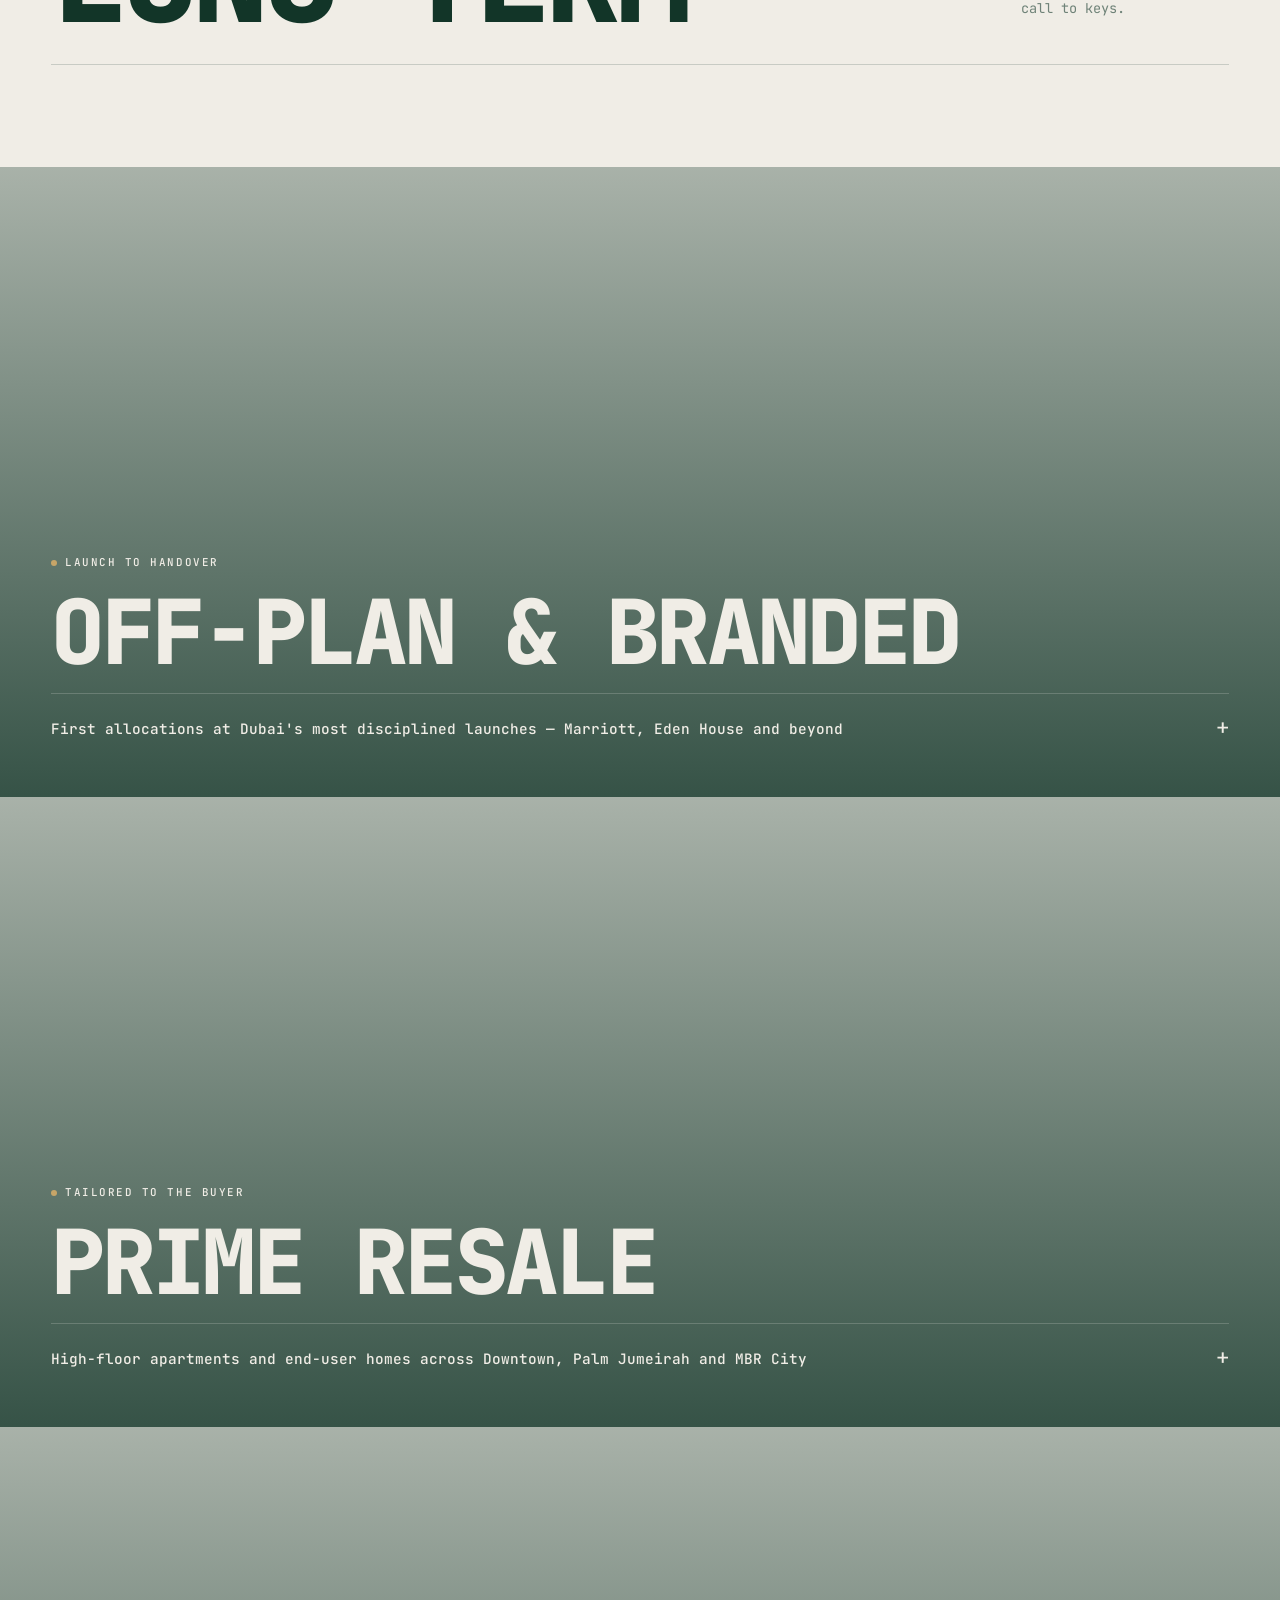
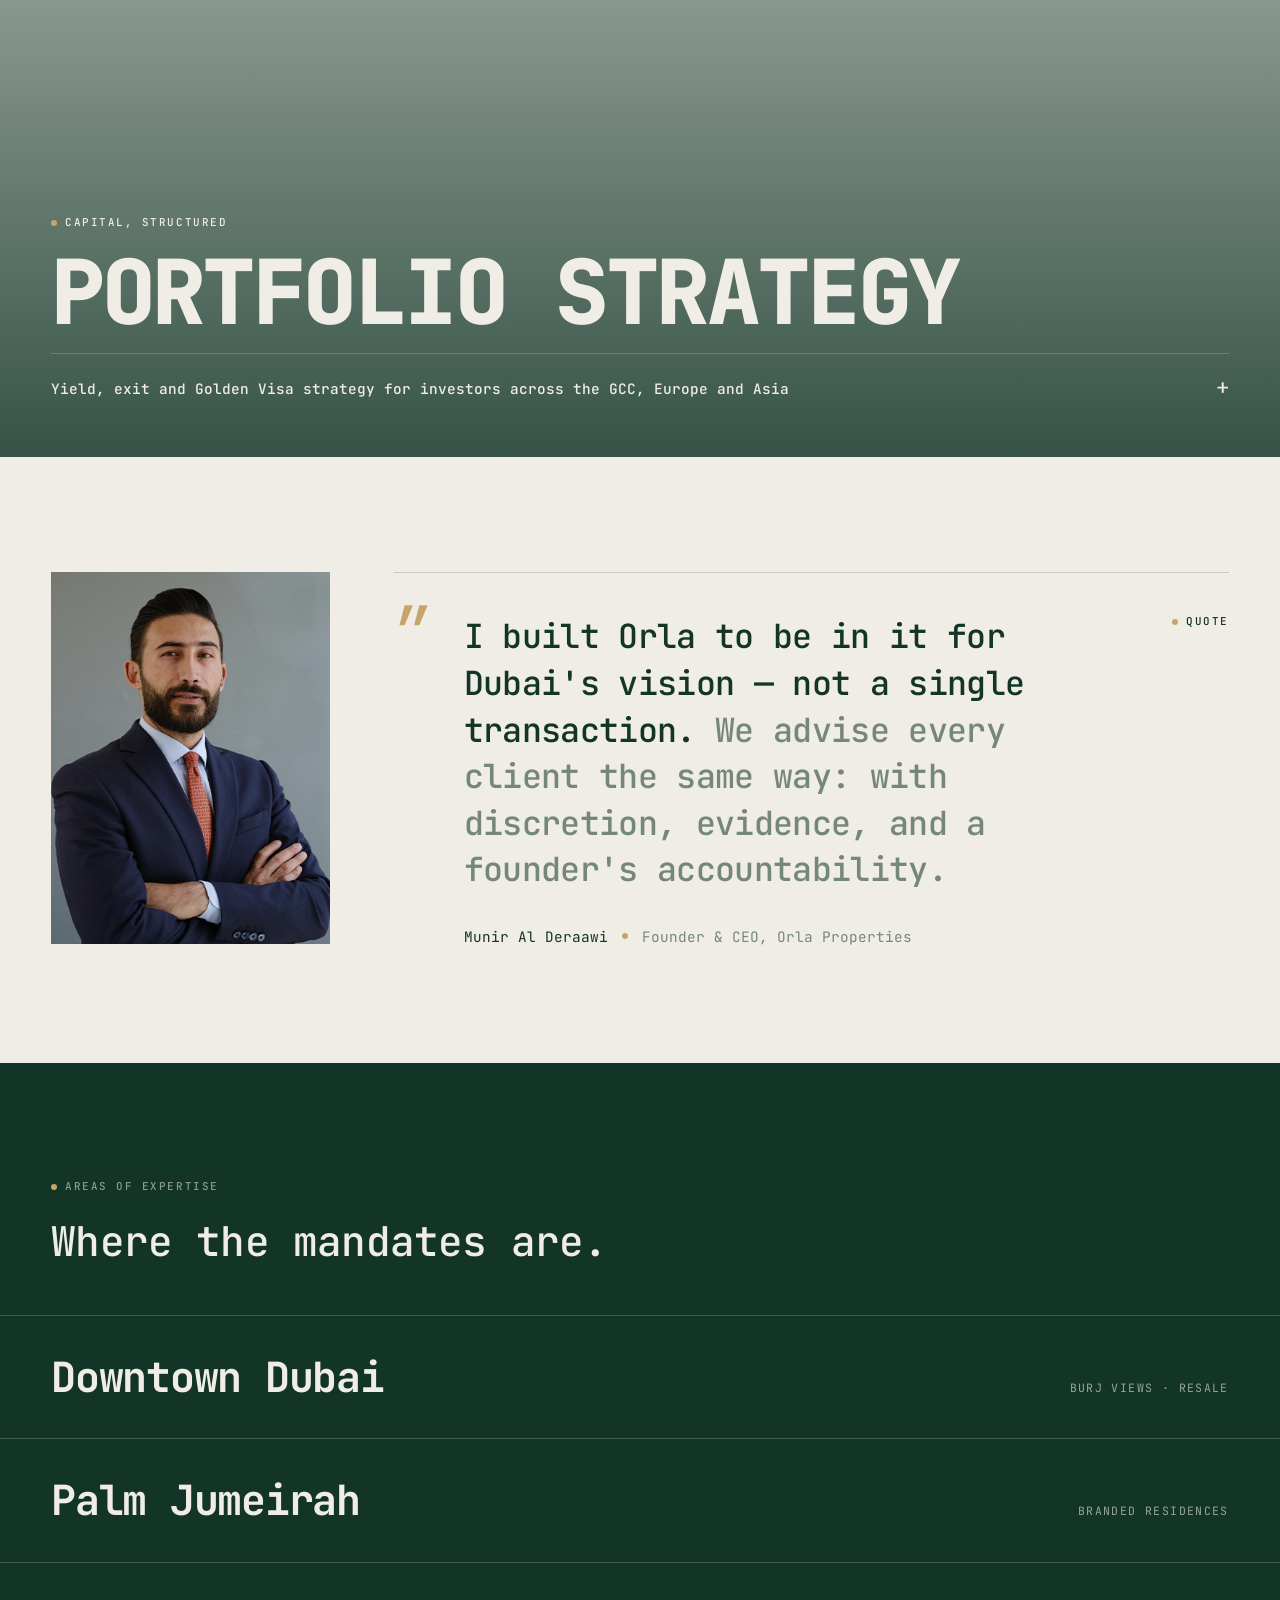
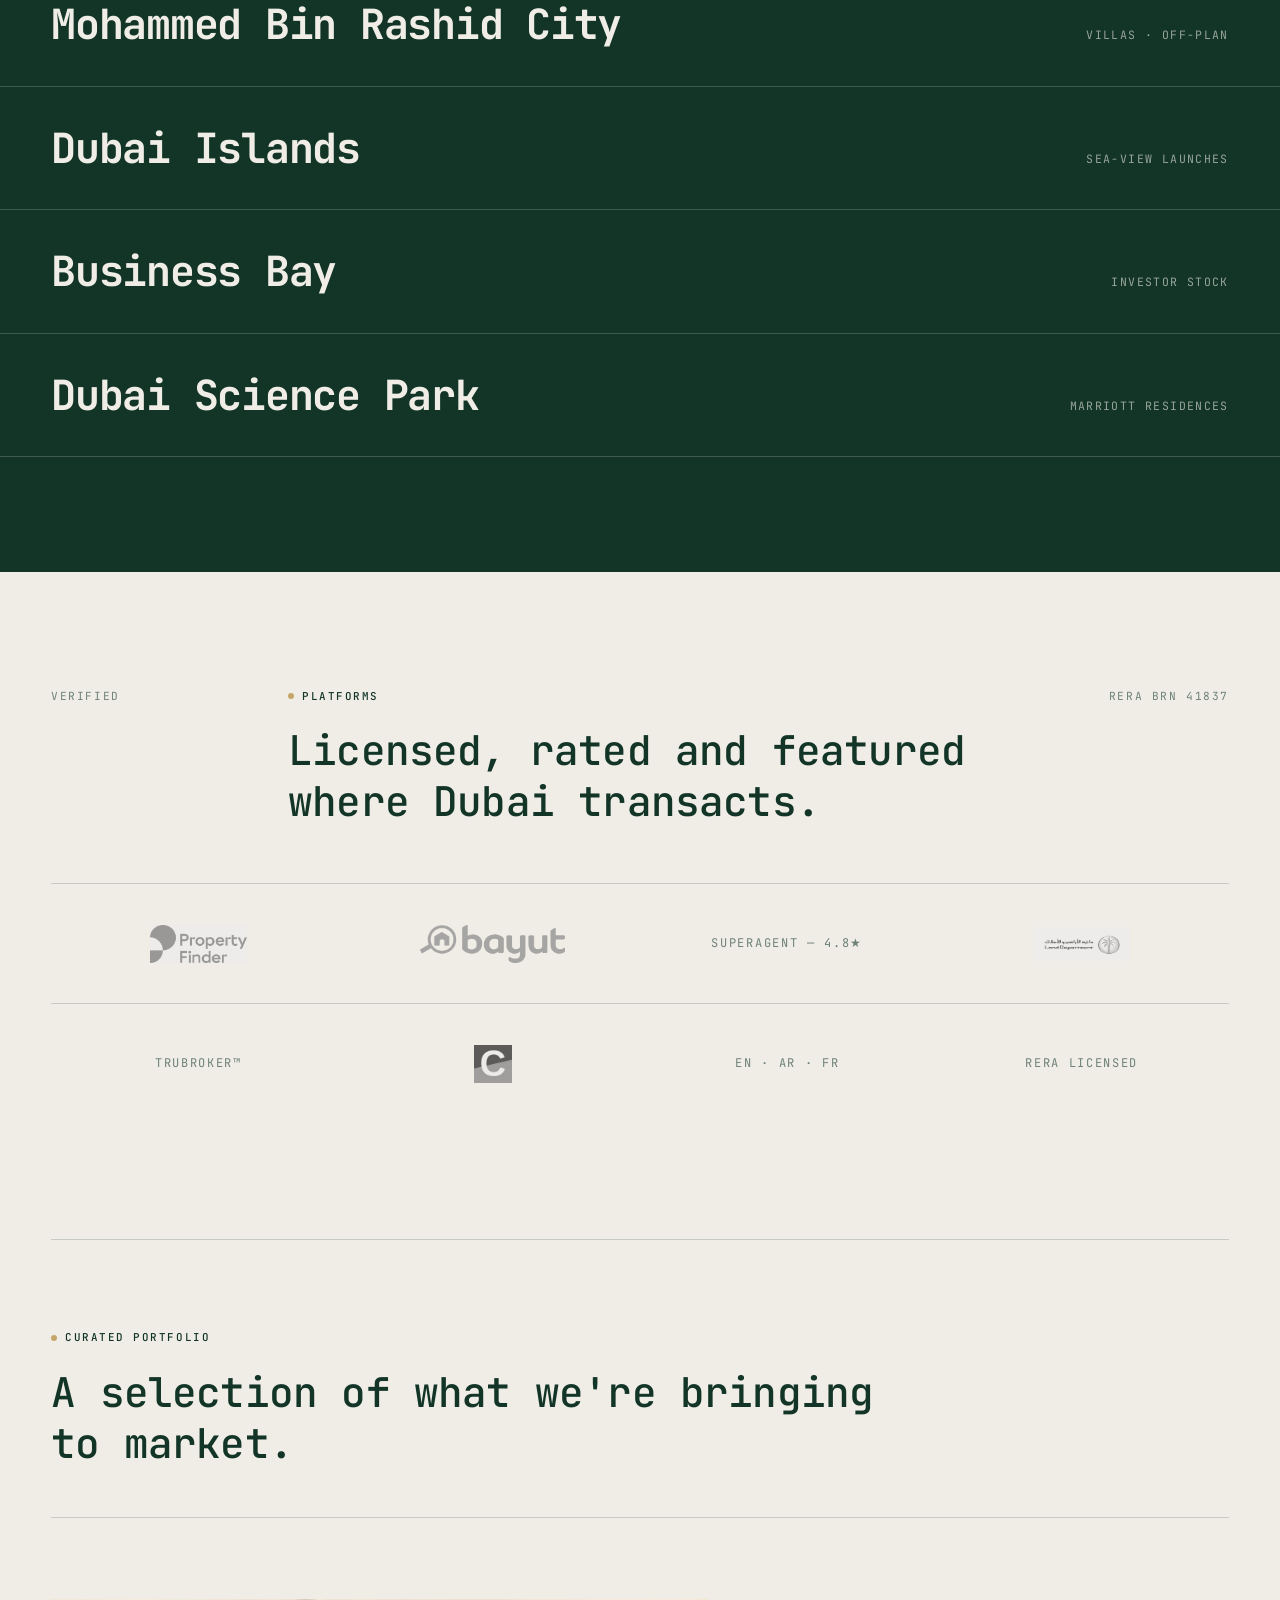
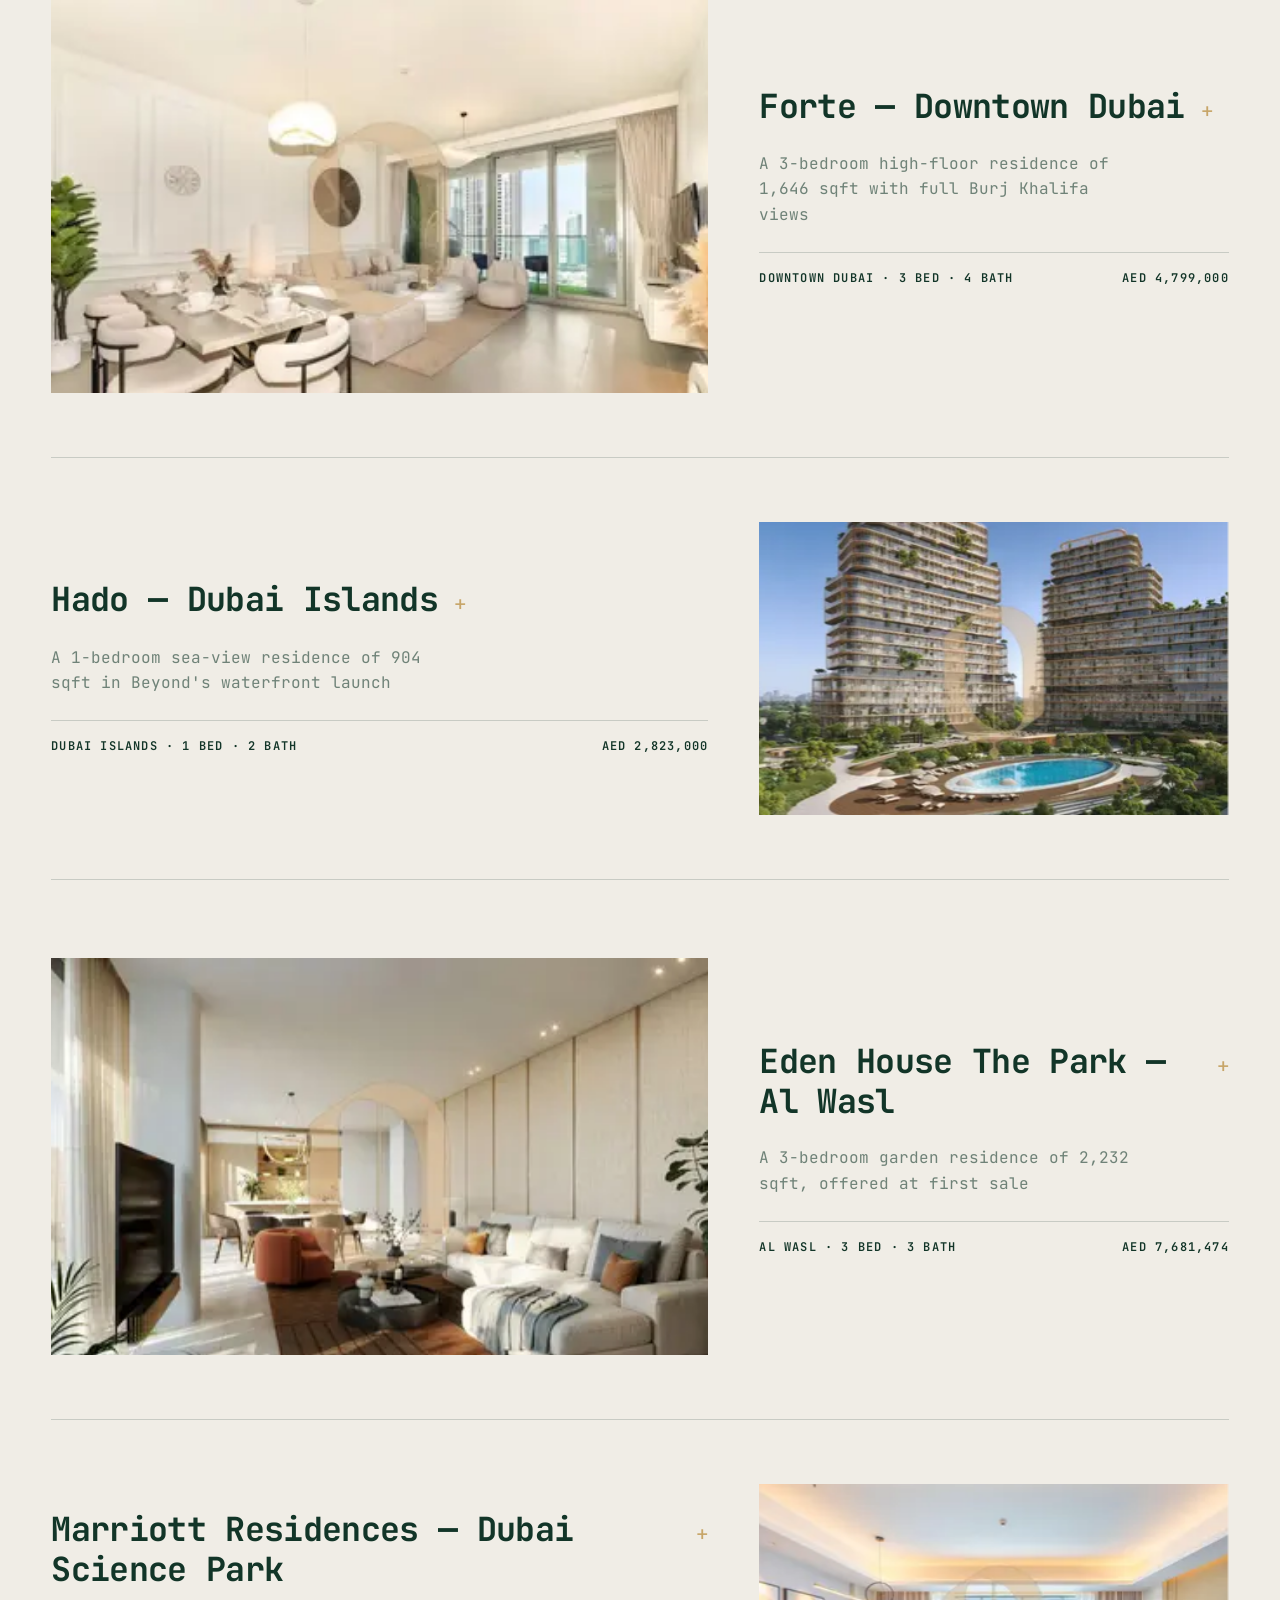
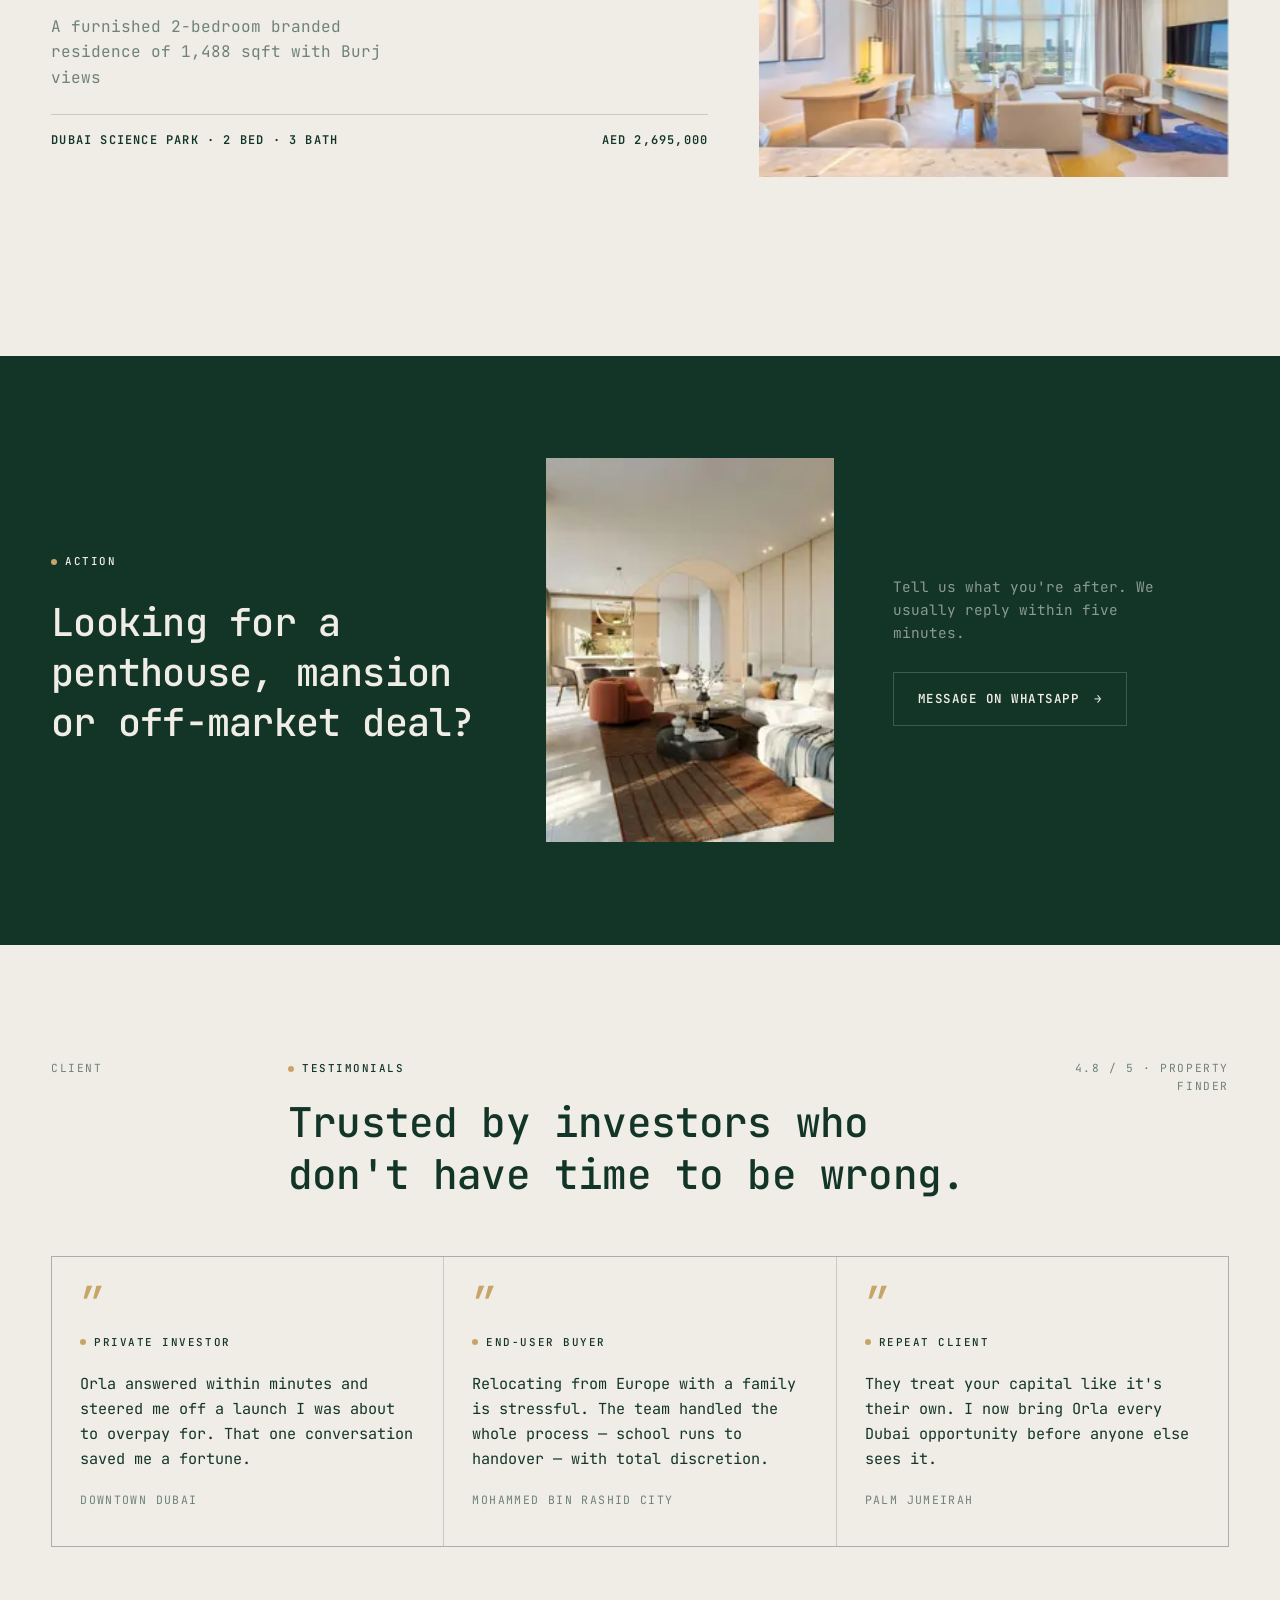
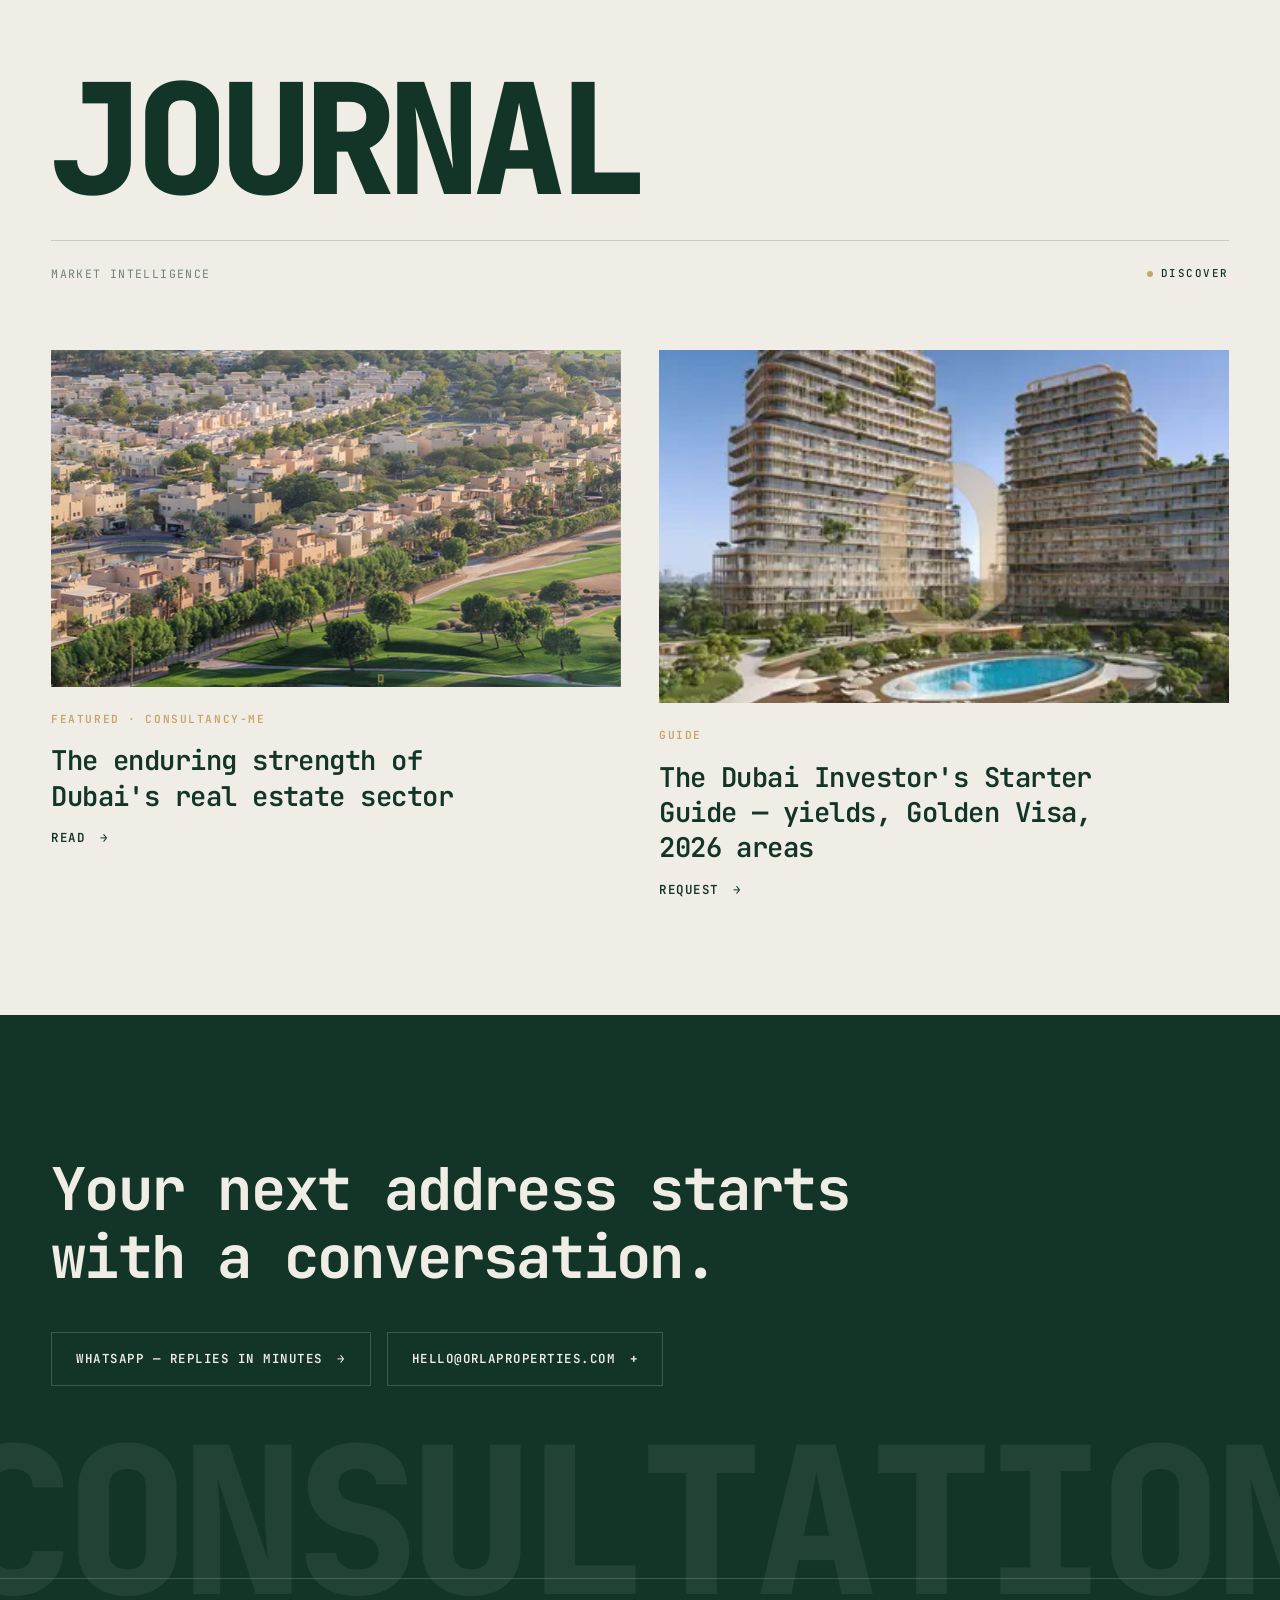
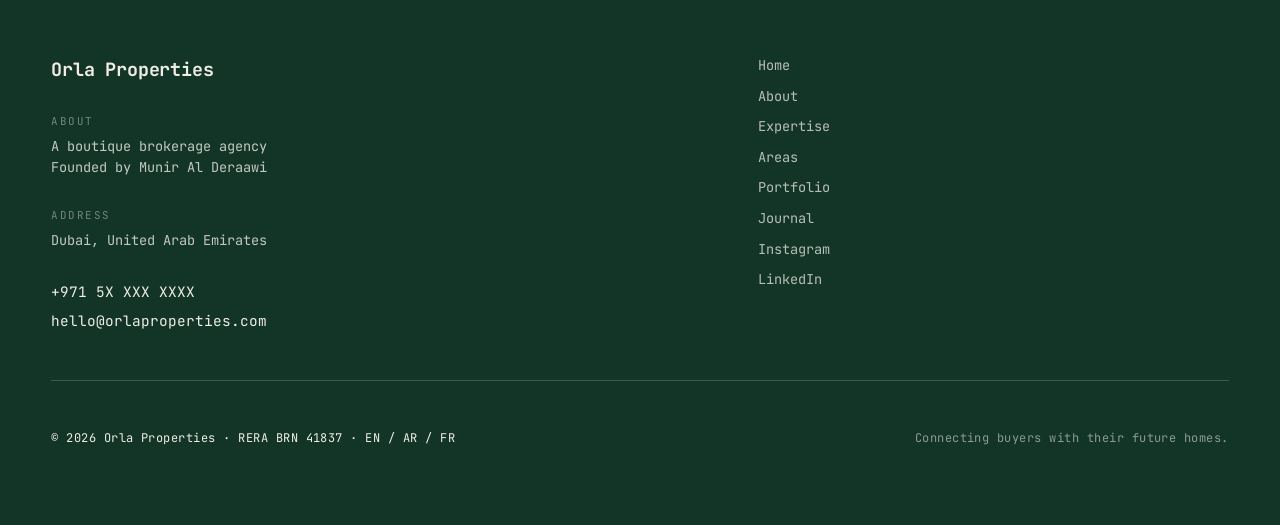
==== commit a6450d98: "v3: rebrand to Orla Properties company brand (v2 kept as archive) - New version-3 built from version" ====
--- a/index.html
+++ b/index.html
@@ -2,12 +2,16 @@
 <html lang="en">
 <head>
   <meta charset="UTF-8" />
-  <title>Munir Al Deraawi — Strategic Property Advisor, Dubai</title>
-  <meta http-equiv="refresh" content="0; url=version-2/" />
-  <link rel="canonical" href="version-2/" />
-  <script>window.location.replace("version-2/");</script>
+  <title>Orla Properties — Boutique Property Brokerage, Dubai</title>
+  <meta http-equiv="refresh" content="0; url=version-3/" />
+  <link rel="canonical" href="version-3/" />
+  <script>window.location.replace("version-3/");</script>
 </head>
 <body>
-  <p><a href="version-2/">Continue to the site</a> · <a href="version-1/">Version 1</a></p>
+  <p>
+    <a href="version-3/">Continue to the site</a> ·
+    <a href="version-2/">Version 2 (Munir personal brand — archived)</a> ·
+    <a href="version-1/">Version 1</a>
+  </p>
 </body>
 </html>
